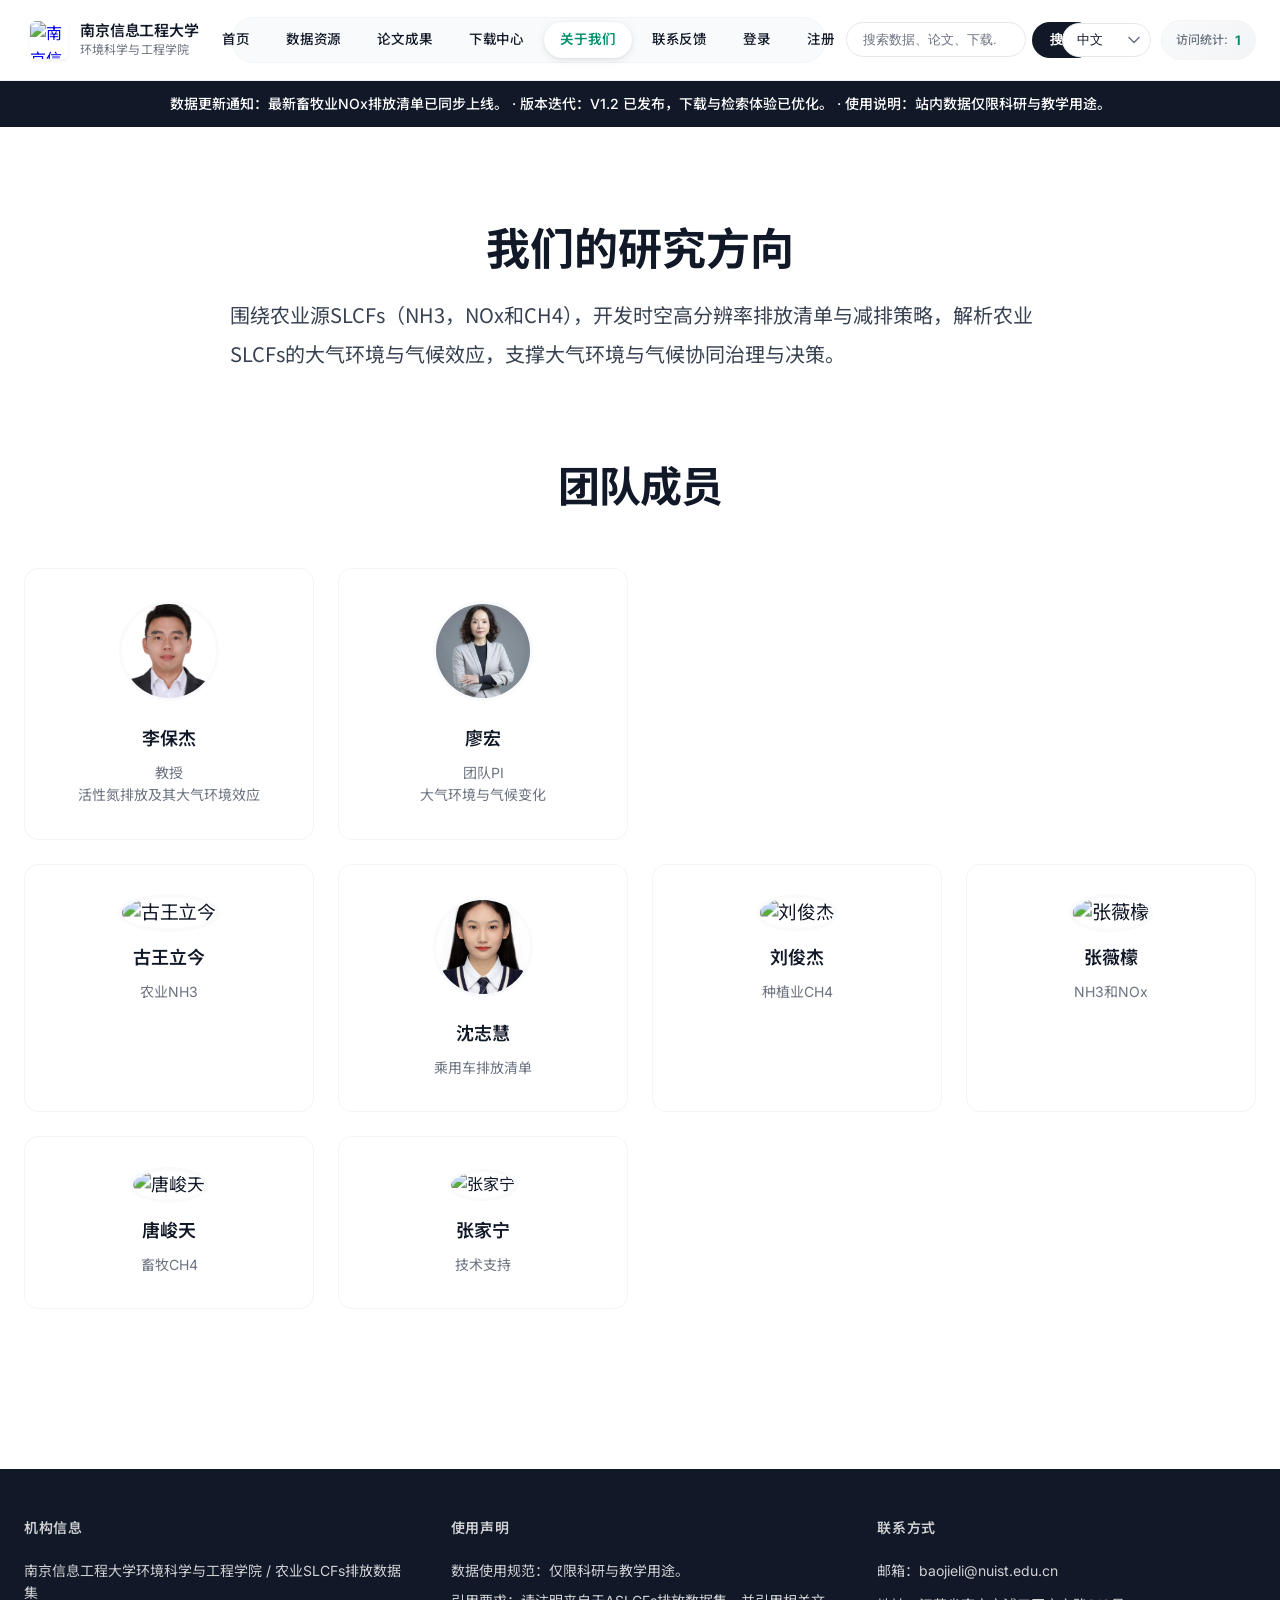
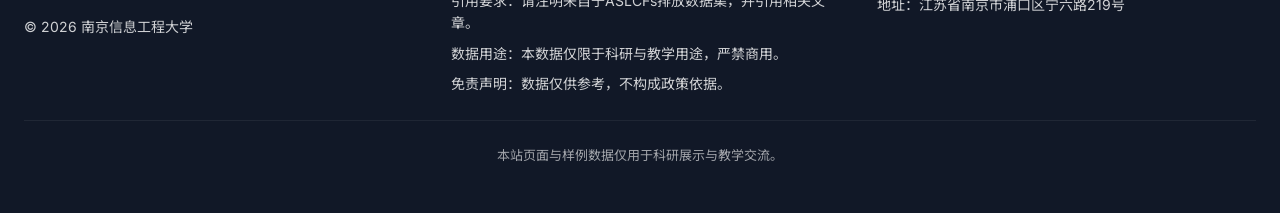
==== about.html @ 8c7c7a40 "Enlarge homepage news card" ====
﻿<!DOCTYPE html>
<html lang="zh-CN">
<head>
  <meta charset="UTF-8" />
  <meta name="viewport" content="width=device-width, initial-scale=1.0" />
  <title>关于我们 - 农业SLCFs排放数据集</title>
  <meta name="description" content="了解我们的研究方向和团队成员，围绕农业源SLCFs开发时空高分辨率排放清单与减排策略，支撑大气环境与气候协同治理。" />

  <!-- Preconnect to Google Fonts -->
  <link rel="preconnect" href="https://fonts.googleapis.com" />
  <link rel="preconnect" href="https://fonts.gstatic.com" crossorigin />
  <link rel="stylesheet" href="https://fonts.googleapis.com/css2?family=Inter:wght@300;400;500;600;700&family=Noto+Sans+SC:wght@300;400;500;600;700&display=swap" />

  <link rel="stylesheet" href="styles-modern.css?v=20260602l" />
  <script src="script.js?v=20260602l" defer></script>
</head>
<body data-page="about">
  <div class="page-shell">
    <div id="site-header-slot" class="site-shell-slot"></div>
    <div id="site-announcement-slot" class="site-shell-slot"></div>

    <main>
      <section class="content-section">
        <div class="section-header">
          <h1 id="aboutTitle">我们的研究方向</h1>
          <p id="aboutText">围绕农业源SLCFs（NH3，NOx和CH4），开发时空高分辨率排放清单与减排策略，解析农业SLCFs的大气环境与气候效应，支撑大气环境与气候协同治理与决策。</p>
        </div>
      </section>

      <section class="content-section team-section">
        <div class="section-header">
          <h2 id="teamTitle">团队成员</h2>
        </div>
        <div id="teamList" class="team-grid"></div>
      </section>
    </main>

    <div id="site-footer-slot" class="site-shell-slot"></div>
  </div>
</body>
</html>
---- styles-modern.css ----
/* Google Fonts are now loaded in HTML for better performance */

:root {
  color-scheme: light;
  font-family: "Inter", "SF Pro Display", -apple-system, BlinkMacSystemFont, "Segoe UI", "Noto Sans SC", "PingFang SC", sans-serif;

  /* 极简黑白配色 - 优化版（符合 WCAG AA 标准） */
  --bg-primary: #FFFFFF;
  --bg-secondary: #F9FAFB;
  --bg-tertiary: #F3F4F6;
  --text-primary: #111827;
  --text-secondary: #6B7280;
  --text-tertiary: #6B7280;  /* 从 #9CA3AF 改为 #6B7280，对比度 5.39:1 */
  --accent: #008F6C;  /* 从 #00D9A3 改为 #008F6C，对比度 5.5:1 */
  --accent-hover: #007A5A;  /* 从 #00BF8F 改为 #007A5A，对比度 7.0:1 */
  --accent-light: rgba(0, 143, 108, 0.08);  /* 相应调整透明度颜色 */
  --border: #E5E7EB;
  --border-light: #F3F4F6;

  /* 阴影系统 - 更柔和 */
  --shadow-sm: 0 1px 2px 0 rgba(0, 0, 0, 0.05);
  --shadow-md: 0 4px 6px -1px rgba(0, 0, 0, 0.1), 0 2px 4px -1px rgba(0, 0, 0, 0.06);
  --shadow-lg: 0 10px 15px -3px rgba(0, 0, 0, 0.1), 0 4px 6px -2px rgba(0, 0, 0, 0.05);
  --shadow-xl: 0 20px 25px -5px rgba(0, 0, 0, 0.1), 0 10px 10px -5px rgba(0, 0, 0, 0.04);

  /* 圆角 */
  --radius-sm: 6px;
  --radius-md: 10px;
  --radius-lg: 14px;
  --radius-xl: 20px;

  /* 间距 */
  --space-xs: 8px;
  --space-sm: 16px;
  --space-md: 24px;
  --space-lg: 48px;
  --space-xl: 80px;
  --space-2xl: 120px;
}

* {
  box-sizing: border-box;
  margin: 0;
  padding: 0;
}

body {
  font-family: "Inter", "Noto Sans SC", "PingFang SC", sans-serif;
  background: var(--bg-primary);
  color: var(--text-primary);
  line-height: 1.6;
  -webkit-font-smoothing: antialiased;
  -moz-osx-font-smoothing: grayscale;
}

/* 页面容器 */
.page-shell {
  min-height: 100vh;
  display: flex;
  flex-direction: column;
}

.site-shell-slot {
  display: contents;
}

/* 顶部导航 */
.site-header {
  position: sticky;
  top: 0;
  z-index: 1000;
  background: rgba(255, 255, 255, 0.95);
  backdrop-filter: blur(24px) saturate(180%);
  -webkit-backdrop-filter: blur(24px) saturate(180%);
  border-bottom: 1px solid rgba(229, 231, 235, 0.6);
  padding: 12px 0;
  transition: all 0.3s cubic-bezier(0.4, 0, 0.2, 1);
  box-shadow: 0 1px 3px 0 rgba(0, 0, 0, 0.02), 0 1px 2px 0 rgba(0, 0, 0, 0.03);
}

.site-header .container {
  max-width: 1400px;
  margin: 0 auto;
  padding: 0 24px;
  display: flex;
  align-items: center;
  justify-content: space-between;
  gap: 20px;
  min-height: 56px;
}

/* Logo品牌区 */
.brand {
  display: flex;
  align-items: center;
  gap: 12px;
  text-decoration: none;
  flex-shrink: 0;
  min-width: 0;
  padding: 6px 12px 6px 6px;
  border-radius: var(--radius-md);
  transition: all 0.3s cubic-bezier(0.4, 0, 0.2, 1);
}

.brand:hover {
  background: var(--bg-secondary);
}

.brand-logo {
  width: 38px;
  height: 38px;
  object-fit: contain;
  border-radius: var(--radius-sm);
  transition: all 0.3s cubic-bezier(0.4, 0, 0.2, 1);
  box-shadow: 0 2px 4px rgba(0, 0, 0, 0.06);
}

.brand:hover .brand-logo {
  transform: scale(1.08) rotate(2deg);
  box-shadow: 0 4px 8px rgba(0, 0, 0, 0.1);
}

.brand-copy {
  display: flex;
  flex-direction: column;
  gap: 3px;
}

.brand-name {
  font-size: 15px;
  font-weight: 600;
  color: var(--text-primary);
  letter-spacing: -0.01em;
  transition: color 0.2s ease;
  line-height: 1.2;
  white-space: nowrap;
}

.brand:hover .brand-name {
  color: var(--accent);
}

.brand-subtitle {
  font-size: 12px;
  color: var(--text-secondary);
  font-weight: 400;
  line-height: 1.2;
  white-space: nowrap;
  letter-spacing: 0.01em;
}

/* 导航菜单 */
.site-nav {
  display: flex;
  gap: 4px;
  align-items: center;
  justify-content: center;
  flex: 1 1 auto;
  min-width: 0;
  flex-wrap: nowrap;
  padding: 4px;
  background: var(--bg-secondary);
  border-radius: 999px;
  border: 1px solid var(--border-light);
}

.site-nav a {
  padding: 9px 16px;
  font-size: 13.5px;
  font-weight: 500;
  color: var(--text-primary);
  text-decoration: none;
  border-radius: 999px;
  transition: all 0.25s cubic-bezier(0.4, 0, 0.2, 1);
  position: relative;
  white-space: nowrap;
  line-height: 1.3;
  letter-spacing: -0.01em;
}

.site-nav a:hover {
  background: rgba(255, 255, 255, 0.8);
  color: var(--accent);
  transform: translateY(-1px);
  box-shadow: 0 2px 8px rgba(0, 0, 0, 0.06);
}

.site-nav a.active {
  background: white;
  color: var(--accent);
  font-weight: 600;
  box-shadow: 0 2px 8px rgba(0, 0, 0, 0.08), 0 1px 3px rgba(0, 0, 0, 0.06);
}

.site-nav a.active::after {
  display: none;
}

/* 右侧操作区 */
.site-actions {
  display: flex;
  align-items: center;
  gap: 10px;
  flex: 0 1 auto;
  min-width: 0;
}

.search-form {
  display: flex;
  gap: 6px;
  min-width: 0;
  align-items: center;
}

.search-form input {
  width: 180px;
  padding: 9px 16px;
  font-size: 13px;
  border: 1px solid var(--border);
  border-radius: 999px;
  background: var(--bg-primary);
  color: var(--text-primary);
  transition: all 0.3s cubic-bezier(0.4, 0, 0.2, 1);
  font-weight: 400;
}

.search-form input::placeholder {
  color: var(--text-tertiary);
}

.search-form input:focus {
  outline: none;
  border-color: var(--accent);
  box-shadow: 0 0 0 4px var(--accent-light), 0 2px 8px rgba(0, 0, 0, 0.06);
  width: 220px;
}

.search-form button {
  padding: 9px 18px;
  font-size: 13px;
  font-weight: 600;
  background: var(--text-primary);
  color: white;
  border: none;
  border-radius: 999px;
  cursor: pointer;
  transition: all 0.25s cubic-bezier(0.4, 0, 0.2, 1);
  white-space: nowrap;
  letter-spacing: -0.01em;
}

.search-form button:hover {
  background: var(--text-secondary);
  transform: translateY(-2px);
  box-shadow: 0 4px 12px rgba(0, 0, 0, 0.15);
}

.search-form button:active {
  transform: translateY(0);
  box-shadow: 0 2px 6px rgba(0, 0, 0, 0.1);
}

.language-select {
  padding: 9px 32px 9px 14px;
  font-size: 12.5px;
  border: 1px solid var(--border);
  border-radius: 999px;
  background: var(--bg-primary);
  color: var(--text-primary);
  cursor: pointer;
  transition: all 0.2s ease;
  font-weight: 500;
  appearance: none;
  background-image: url("data:image/svg+xml,%3Csvg width='12' height='8' viewBox='0 0 12 8' fill='none' xmlns='http://www.w3.org/2000/svg'%3E%3Cpath d='M1 1.5L6 6.5L11 1.5' stroke='%236B7280' stroke-width='1.5' stroke-linecap='round' stroke-linejoin='round'/%3E%3C/svg%3E");
  background-repeat: no-repeat;
  background-position: right 10px center;
}

.language-select:hover {
  border-color: var(--text-secondary);
  background-color: var(--bg-secondary);
  box-shadow: 0 2px 6px rgba(0, 0, 0, 0.05);
}

.language-select:focus {
  outline: none;
  border-color: var(--accent);
  box-shadow: 0 0 0 4px var(--accent-light);
}

.visit-stats {
  display: flex;
  align-items: center;
  gap: 7px;
  padding: 9px 14px;
  background: linear-gradient(135deg, var(--bg-secondary) 0%, var(--bg-tertiary) 100%);
  border-radius: 999px;
  font-size: 12px;
  white-space: nowrap;
  border: 1px solid var(--border-light);
  transition: all 0.3s cubic-bezier(0.4, 0, 0.2, 1);
}

.visit-stats:hover {
  background: linear-gradient(135deg, var(--bg-tertiary) 0%, var(--border-light) 100%);
  border-color: var(--border);
  transform: translateY(-1px);
  box-shadow: 0 2px 8px rgba(0, 0, 0, 0.06);
}

.visit-stats span {
  color: var(--text-secondary);
  font-weight: 500;
}

.visit-stats strong {
  color: var(--accent);
  font-weight: 700;
  font-size: 13px;
}

.admin-only {
  display: none;
}

/* 公告栏 */
.announcement-bar {
  background: var(--text-primary);
  color: white;
  padding: 12px 0;
  overflow: hidden;
}

.ticker {
  max-width: 1280px;
  margin: 0 auto;
  padding: 0 var(--space-md);
  text-align: center;
  font-size: 14px;
  font-weight: 500;
}

/* Hero区域 */
.hero-section {
  position: relative;
  padding: var(--space-xl) var(--space-md);
  background: #dfe8e2;
  overflow: hidden;
}

.hero-section::before {
  content: "";
  position: absolute;
  inset: 0;
  background:
    linear-gradient(90deg, rgba(255, 255, 255, 0.96) 0%, rgba(255, 255, 255, 0.88) 38%, rgba(255, 255, 255, 0.62) 68%, rgba(255, 255, 255, 0.34) 100%);
  z-index: 1;
}

.hero-backgrounds {
  position: absolute;
  inset: 0;
  overflow: hidden;
}

.hero-bg {
  position: absolute;
  inset: -4%;
  background-position: center;
  background-repeat: no-repeat;
  background-size: cover;
  opacity: 0;
  transform: scale(1.06);
  animation: heroBackgroundCycle 18s ease-in-out infinite;
}

.bg-traffic {
  background-image:
    linear-gradient(135deg, rgba(18, 36, 48, 0.28), rgba(13, 24, 30, 0.14)),
    url("交通.jpg");
  animation-delay: 0s;
}

.bg-agriculture {
  background-image:
    linear-gradient(135deg, rgba(22, 44, 24, 0.22), rgba(12, 20, 12, 0.1)),
    url("农业.jpg");
  animation-delay: 6s;
}

.bg-industrial {
  background-image:
    linear-gradient(135deg, rgba(40, 28, 20, 0.24), rgba(20, 16, 12, 0.12)),
    url("工业.jpg");
  animation-delay: 12s;
}

.hero-section .container {
  max-width: 1280px;
  margin: 0 auto;
  display: grid;
  grid-template-columns: 1fr 1fr;
  gap: var(--space-lg);
  align-items: center;
  position: relative;
  z-index: 2;
}

.hero-copy {
  max-width: 720px;
  padding: 28px;
  border-radius: var(--radius-xl);
  background: rgba(255, 255, 255, 0.5);
  backdrop-filter: blur(10px);
  -webkit-backdrop-filter: blur(10px);
  border: 1px solid rgba(255, 255, 255, 0.55);
  box-shadow: var(--shadow-lg);
}

.hero-subtitle {
  font-size: 14px;
  font-weight: 600;
  color: var(--accent);
  text-transform: uppercase;
  letter-spacing: 0.1em;
  margin-bottom: 16px;
}

.hero-copy h1 {
  font-size: 52px;
  font-weight: 700;
  line-height: 1.1;
  letter-spacing: 0;
  color: var(--text-primary);
  margin-bottom: 24px;
  white-space: nowrap;
}

.hero-text {
  font-size: 18px;
  line-height: 1.72;
  color: var(--text-secondary);
  margin-bottom: 32px;
}

.hero-buttons {
  display: flex;
  gap: 16px;
}

.button {
  padding: 14px 32px;
  font-size: 15px;
  font-weight: 600;
  text-decoration: none;
  border-radius: var(--radius-md);
  transition: all 0.25s cubic-bezier(0.4, 0, 0.2, 1);
  display: inline-block;
  cursor: pointer;
}

.button.primary {
  background: var(--text-primary);
  color: white;
  border: none;
}

.button.primary:hover {
  background: var(--text-secondary);
  transform: translateY(-2px);
  box-shadow: var(--shadow-lg);
}

.button.primary:active {
  transform: translateY(0);
  box-shadow: var(--shadow-md);
}

.button.secondary {
  background: var(--bg-secondary);
  color: var(--text-primary);
  border: 1px solid var(--border);
}

.button.secondary:hover {
  background: var(--bg-tertiary);
  border-color: var(--text-primary);
  transform: translateY(-1px);
  box-shadow: var(--shadow-sm);
}

/* Hero视觉区 */
.hero-visual {
  position: relative;
  height: 400px;
}

.floating-card {
  position: absolute;
  top: 50%;
  left: 50%;
  transform: translate(-50%, -50%);
  background: white;
  padding: 32px;
  border-radius: var(--radius-xl);
  box-shadow: var(--shadow-xl);
  max-width: 400px;
  border: 1px solid var(--border-light);
  animation: float 6s ease-in-out infinite;
}

.home-news-card {
  display: grid;
  position: absolute;
  grid-template-columns: 350px minmax(0, 1fr);
  grid-template-rows: auto;
  gap: 22px;
  width: min(700px, 92vw);
  max-width: 700px;
  min-height: 210px;
  padding: 22px 24px;
  overflow: visible;
}

.home-news-media {
  position: relative;
  min-height: auto;
  aspect-ratio: 2.12 / 1;
  align-self: center;
  overflow: hidden;
  border-radius: 8px;
  background: #fff;
  box-shadow: inset 0 0 0 1px rgba(15, 23, 42, 0.08);
}

.home-news-image {
  position: absolute;
  inset: 0;
  width: 100%;
  height: 100%;
  object-fit: contain;
  opacity: 0;
  transform: scale(0.965);
  transition: opacity 0.6s ease, transform 0.8s ease;
}

.home-news-image.is-active {
  opacity: 1;
  transform: scale(1);
}

.home-news-content {
  display: grid;
  align-items: flex-start;
  align-content: center;
  gap: 12px;
  min-width: 0;
}

.home-news-copy {
  min-width: 0;
}

.home-news-content .card-kicker {
  width: fit-content;
  margin-bottom: 8px;
  padding: 5px 10px;
  font-size: 11px;
}

.home-news-content .card-title {
  margin-bottom: 8px;
  font-size: 18px;
  line-height: 1.35;
}

.home-news-content #newsText {
  margin-bottom: 0;
  font-size: 14px;
  line-height: 1.65;
}

.home-news-link {
  align-self: center;
  min-width: auto;
  justify-content: center;
  white-space: nowrap;
  padding: 9px 15px;
  font-size: 13.5px;
  color: var(--accent);
  background: rgba(0, 217, 163, 0.09);
  border: 1px solid rgba(0, 153, 115, 0.18);
  box-shadow: none;
}

.home-news-actions {
  display: flex;
  align-items: center;
  justify-content: space-between;
  gap: 12px;
  width: 100%;
}

.home-news-controls {
  position: static;
  transform: none;
  display: flex;
  align-items: center;
  justify-content: flex-end;
  gap: 8px;
  padding: 0;
  border-radius: 0;
  background: transparent;
  box-shadow: none;
  backdrop-filter: none;
}

.home-news-arrow,
.home-news-dot {
  border: 0;
  cursor: pointer;
}

.home-news-arrow {
  width: 24px;
  height: 24px;
  border-radius: 50%;
  background: rgba(248, 250, 252, 0.84);
  color: var(--text-primary);
  font-size: 18px;
  line-height: 1;
}

.home-news-arrow:hover {
  background: var(--accent-light);
  color: var(--accent);
}

.home-news-dots {
  display: flex;
  gap: 7px;
}

.home-news-dot {
  width: 7px;
  height: 7px;
  border-radius: 50%;
  background: var(--text-tertiary);
  padding: 0;
}

.home-news-dot.is-active {
  width: 20px;
  border-radius: 999px;
  background: var(--accent);
}

.floating-card.home-news-card {
  width: min(700px, 92vw);
  max-width: 700px;
  padding: 22px 24px;
}

@keyframes float {
  0%, 100% {
    transform: translate(-50%, -50%);
  }
  50% {
    transform: translate(-50%, -54%);
  }
}

@keyframes heroBackgroundCycle {
  0% {
    opacity: 0;
    transform: scale(1.08);
  }
  8% {
    opacity: 1;
  }
  28% {
    opacity: 1;
    transform: scale(1.02);
  }
  38% {
    opacity: 0;
    transform: scale(1);
  }
  100% {
    opacity: 0;
    transform: scale(1);
  }
}

/* Override the hero image URLs with ASCII-safe encoded filenames. */
.bg-traffic {
  background-image:
    linear-gradient(135deg, rgba(18, 36, 48, 0.28), rgba(13, 24, 30, 0.14)),
    url("%E4%BA%A4%E9%80%9A.jpg");
}

.bg-agriculture {
  background-image:
    linear-gradient(135deg, rgba(22, 44, 24, 0.22), rgba(12, 20, 12, 0.1)),
    url("%E5%86%9C%E4%B8%9A.jpg");
}

.bg-industrial {
  background-image:
    linear-gradient(135deg, rgba(40, 28, 20, 0.24), rgba(20, 16, 12, 0.12)),
    url("%E5%B7%A5%E4%B8%9A.jpg");
}

@media (prefers-reduced-motion: reduce) {
  .hero-bg {
    animation: none;
    transform: none;
  }

  .bg-traffic {
    opacity: 1;
  }
}

.hero-section {
  isolation: isolate;
}

.hero-section::after {
  content: "";
  position: absolute;
  right: -140px;
  top: 30px;
  width: 420px;
  height: 420px;
  border-radius: 50%;
  background: radial-gradient(circle, rgba(255, 255, 255, 0.44), rgba(255, 255, 255, 0));
  z-index: 1;
  pointer-events: none;
}

.hero-bg {
  will-change: opacity, transform;
}

.hero-copy {
  padding: 32px;
  background: linear-gradient(180deg, rgba(255, 255, 255, 0.72), rgba(255, 255, 255, 0.56));
  backdrop-filter: blur(14px);
  -webkit-backdrop-filter: blur(14px);
  border: 1px solid rgba(255, 255, 255, 0.72);
  box-shadow: 0 24px 60px rgba(17, 24, 39, 0.12);
}

.hero-subtitle {
  display: inline-flex;
  align-items: center;
  gap: 10px;
  padding: 8px 14px;
  font-size: 12px;
  letter-spacing: 0.16em;
  margin-bottom: 18px;
  border-radius: 999px;
  background: rgba(255, 255, 255, 0.68);
  border: 1px solid rgba(0, 217, 163, 0.18);
}

.hero-subtitle::before {
  content: "";
  width: 8px;
  height: 8px;
  border-radius: 50%;
  background: var(--accent);
  box-shadow: 0 0 0 6px rgba(0, 217, 163, 0.12);
}

.hero-text {
  line-height: 1.75;
  color: #425466;
  max-width: 48ch;
}

.hero-buttons {
  margin-bottom: 26px;
  flex-wrap: wrap;
}

.button.primary {
  background: linear-gradient(135deg, #101828, #1f2937);
  box-shadow: 0 18px 34px rgba(17, 24, 39, 0.2);
}

.button.primary:hover {
  background: linear-gradient(135deg, #0f172a, #111827);
}

.button.secondary {
  background: rgba(255, 255, 255, 0.72);
  border: 1px solid rgba(17, 24, 39, 0.1);
}

.button.secondary:hover {
  background: rgba(255, 255, 255, 0.94);
  border-color: rgba(17, 24, 39, 0.18);
}

.hero-metrics {
  display: flex;
  gap: 14px;
  flex-wrap: wrap;
}

.hero-metric {
  min-width: 140px;
  padding: 14px 16px;
  border-radius: 18px;
  background: rgba(255, 255, 255, 0.58);
  border: 1px solid rgba(255, 255, 255, 0.8);
  box-shadow: 0 12px 26px rgba(148, 163, 184, 0.12);
}

.hero-metric strong {
  display: block;
  font-size: 1.1rem;
  color: var(--text-primary);
  letter-spacing: -0.02em;
}

.hero-metric span {
  display: block;
  margin-top: 6px;
  font-size: 0.82rem;
  color: #5b6777;
}

.floating-card {
  width: min(100%, 410px);
  padding: 30px;
  border-radius: 28px;
  background: linear-gradient(180deg, rgba(255, 255, 255, 0.84), rgba(255, 255, 255, 0.72));
  border: 1px solid rgba(255, 255, 255, 0.82);
  box-shadow: 0 28px 70px rgba(15, 23, 42, 0.18);
  backdrop-filter: blur(14px);
  -webkit-backdrop-filter: blur(14px);
}

.card-kicker {
  display: inline-flex;
  align-items: center;
  padding: 6px 10px;
  margin-bottom: 14px;
  border-radius: 999px;
  background: rgba(17, 24, 39, 0.06);
  color: #4b5563;
  font-size: 11px;
  font-weight: 700;
  letter-spacing: 0.14em;
  text-transform: uppercase;
}

.card-title {
  font-weight: 700;
}

.floating-card p:last-child {
  color: #475569;
  line-height: 1.72;
}

.sector-tags {
  margin-top: 18px;
}

.sector-tag {
  padding: 8px 14px;
  font-weight: 600;
  background: rgba(255, 255, 255, 0.7);
  color: #475569;
  border-radius: 999px;
  border: 1px solid rgba(148, 163, 184, 0.22);
}

.sector-tag.active {
  box-shadow: 0 14px 24px rgba(0, 217, 163, 0.22);
}

@media (max-width: 1024px) {
  .inventory-list-section {
    grid-template-columns: 1fr;
    gap: 18px;
  }

  .inventory-sidebar {
    display: grid;
    grid-template-columns: repeat(2, minmax(0, 1fr));
    gap: 16px;
  }

  .inventory-sidebar-block + .inventory-sidebar-block {
    margin-top: 0;
    padding-top: 0;
    border-top: 0;
  }

  .inventory-table-head {
    grid-template-columns: 1fr;
  }

  .inventory-table-tools {
    grid-template-columns: repeat(3, minmax(0, 1fr));
  }

  .hero-section::before {
    background: linear-gradient(180deg, rgba(255, 255, 255, 0.94) 0%, rgba(255, 255, 255, 0.84) 46%, rgba(255, 255, 255, 0.7) 100%);
  }

  .hero-copy {
    max-width: 100%;
  }
}

@media (max-width: 1200px) {
  .site-header .container {
    gap: 8px;
  }

  .brand-subtitle {
    display: none;
  }

  .site-nav a {
    padding: 7px 8px;
    font-size: 12.5px;
  }

  .search-form input {
    width: 128px;
  }

  .search-form input:focus {
    width: 148px;
  }

  .visit-stats #statLabel {
    display: none;
  }
}

@media (max-width: 900px) {
  .site-header .container {
    flex-wrap: wrap;
    justify-content: center;
    row-gap: 8px;
  }

  .brand {
    order: 1;
  }

  .site-actions {
    order: 2;
  }

  .site-nav {
    order: 3;
    width: 100%;
    flex-wrap: nowrap;
    overflow-x: auto;
    justify-content: flex-start;
    padding-bottom: 2px;
    scrollbar-width: none;
  }

  .site-nav::-webkit-scrollbar {
    display: none;
  }
}

@media (max-width: 768px) {
  .inventory-list-section {
    padding-top: 16px;
  }

  .inventory-sidebar {
    grid-template-columns: 1fr;
  }

  .inventory-table-tools {
    grid-template-columns: 1fr;
  }

  .inventory-table-footer {
    align-items: flex-start;
    flex-direction: column;
    padding: 16px;
  }

  .hero-copy {
    padding: 22px;
  }

  .hero-metrics {
    gap: 10px;
  }

  .hero-metric {
    flex: 1 1 100%;
  }
}

.card-title {
  font-size: 18px;
  font-weight: 600;
  color: var(--text-primary);
  margin-bottom: 12px;
}

.floating-card p:last-child {
  font-size: 15px;
  color: var(--text-secondary);
  line-height: 1.6;
}

/* 行业标签 */
.sector-tags {
  display: flex;
  gap: 8px;
  margin-top: 16px;
  flex-wrap: wrap;
}

.sector-tag {
  padding: 6px 14px;
  font-size: 13px;
  font-weight: 500;
  background: var(--bg-secondary);
  color: var(--text-secondary);
  border-radius: 20px;
  border: 1px solid var(--border-light);
  cursor: pointer;
  transition: all 0.3s cubic-bezier(0.4, 0, 0.2, 1);
  user-select: none;
}

.sector-tag:hover {
  background: var(--accent-light);
  color: var(--accent);
  border-color: var(--accent);
  transform: translateY(-2px);
  box-shadow: var(--shadow-sm);
}

.sector-tag.active {
  background: var(--accent);
  color: white;
  border-color: var(--accent);
  box-shadow: var(--shadow-md);
}

.sector-tag[data-sector="emission"]:hover,
.sector-tag[data-sector="emission"].active {
  background: #3B82F6;
  border-color: #3B82F6;
  color: white;
}

/* 内容区域 */
main {
  flex: 1;
  padding: var(--space-xl) var(--space-md);
  max-width: 1280px;
  margin: 0 auto;
  width: 100%;
}

.content-section {
  margin-bottom: var(--space-xl);
}

.section-header {
  text-align: center;
  margin-bottom: var(--space-lg);
}

.section-header h1,
.section-header h2 {
  font-size: 42px;
  font-weight: 700;
  letter-spacing: -0.02em;
  color: var(--text-primary);
  margin-bottom: 16px;
}

.section-header p {
  font-size: 18px;
  color: var(--text-secondary);
  max-width: 700px;
  margin: 0 auto;
}

body[data-page="about"] .content-section:first-of-type {
  margin-bottom: 72px;
}

body[data-page="about"] .content-section:first-of-type .section-header {
  max-width: 900px;
  margin: 0 auto;
  padding: 14px 0 8px;
}

body[data-page="about"] .content-section:first-of-type .section-header h1 {
  font-family: "Noto Sans SC", "PingFang SC", "Inter", sans-serif;
  font-size: 44px;
  font-weight: 700;
  line-height: 1.18;
  letter-spacing: 0;
  margin-bottom: 22px;
}

body[data-page="about"] .content-section:first-of-type .section-header p {
  max-width: 820px;
  font-family: "Noto Sans SC", "PingFang SC", "Inter", sans-serif;
  font-size: 20px;
  font-weight: 400;
  line-height: 1.95;
  color: #374151;
  text-align: left;
  text-wrap: pretty;
}

/* 特性网格 */
.feature-grid {
  display: grid;
  grid-template-columns: repeat(auto-fit, minmax(300px, 1fr));
  gap: 24px;
}

.feature-card {
  padding: 32px;
  background: var(--bg-secondary);
  border-radius: var(--radius-lg);
  border: 1px solid var(--border-light);
  transition: all 0.3s cubic-bezier(0.4, 0, 0.2, 1);
}

.feature-card:hover {
  transform: translateY(-6px);
  box-shadow: var(--shadow-lg);
  border-color: var(--border);
  background: white;
}

.feature-card h3 {
  font-size: 20px;
  font-weight: 600;
  color: var(--text-primary);
  margin-bottom: 12px;
}

.feature-card p {
  font-size: 15px;
  color: var(--text-secondary);
  line-height: 1.6;
}

/* 团队网格 */
.team-grid {
  display: grid;
  grid-template-columns: repeat(auto-fill, minmax(250px, 1fr));
  gap: 24px;
}

.team-grid .team-card:nth-child(3) {
  grid-column-start: 1;
}

.team-card {
  text-align: center;
  padding: 32px;
  background: white;
  border: 1px solid var(--border-light);
  border-radius: var(--radius-lg);
  transition: all 0.3s cubic-bezier(0.4, 0, 0.2, 1);
}

.team-card:hover {
  box-shadow: var(--shadow-lg);
  transform: translateY(-6px);
  border-color: var(--accent-light);
}

.team-card-placeholder {
  background: #f8fafc;
  border-style: dashed;
  box-shadow: none;
}

.team-card-placeholder:hover {
  box-shadow: none;
  transform: none;
  border-color: var(--border-light);
}

.team-card-photo-placeholder {
  width: 100px;
  height: 100px;
  border-radius: 50%;
  margin: 0 auto 16px;
  background: linear-gradient(135deg, #eef2f7 0%, #f8fafc 100%);
  border: 3px dashed #d7dce3;
}

.team-card img {
  width: 100px;
  height: 100px;
  border-radius: 50%;
  object-fit: cover;
  margin-bottom: 16px;
  border: 3px solid var(--bg-secondary);
}

.team-card img.team-photo-guwangjinli {
  object-position: 50% 19%;
  transform: scale(1.18);
}

.team-card img.team-photo-zhangweimeng {
  object-position: 50% 21%;
  transform: scale(1.2);
}

.team-card img.team-photo-tangjuntian {
  object-position: 50% 18%;
  transform: scale(1.12);
}

.team-card img.team-photo-yangjunjie {
  object-position: 50% 24%;
  transform: scale(1.16);
}

.team-card img.team-photo-liaohong {
  object-position: 50% 16%;
}

.team-card h3 {
  font-size: 18px;
  font-weight: 600;
  color: var(--text-primary);
  margin-bottom: 8px;
}

.team-card p {
  font-size: 14px;
  color: var(--text-secondary);
}

/* 页脚 */
.site-footer {
  background: var(--text-primary);
  color: white;
  padding: var(--space-lg) var(--space-md);
  margin-top: auto;
}

.footer-grid {
  max-width: 1280px;
  margin: 0 auto;
  display: grid;
  grid-template-columns: repeat(auto-fit, minmax(250px, 1fr));
  gap: var(--space-lg);
  margin-bottom: var(--space-md);
}

.footer-column {
  display: flex;
  flex-direction: column;
  gap: 12px;
}

.footer-title {
  font-size: 14px;
  font-weight: 600;
  text-transform: uppercase;
  letter-spacing: 0.05em;
  margin-bottom: 8px;
  opacity: 0.6;
}

.footer-column p,
.footer-column li {
  font-size: 14px;
  line-height: 1.6;
  opacity: 0.8;
}

.legal-list {
  list-style: none;
  display: flex;
  flex-direction: column;
  gap: 8px;
}

.footer-note {
  text-align: center;
  font-size: 13px;
  opacity: 0.6;
  padding-top: var(--space-md);
  border-top: 1px solid rgba(255, 255, 255, 0.1);
  max-width: 1280px;
  margin: 0 auto;
}

/* 筛选栏 */
.filter-bar {
  display: flex;
  gap: 12px;
  margin-bottom: var(--space-lg);
  flex-wrap: wrap;
}

.filter-select {
  padding: 10px 16px;
  font-size: 14px;
  border: 1px solid var(--border);
  border-radius: var(--radius-sm);
  background: var(--bg-primary);
  color: var(--text-primary);
  cursor: pointer;
  min-width: 150px;
  transition: all 0.2s ease;
}

.filter-select:hover {
  border-color: var(--text-secondary);
}

.filter-select:focus {
  outline: none;
  border-color: var(--accent);
  box-shadow: 0 0 0 3px var(--accent-light);
}

/* 数据网格 */
.data-grid {
  display: grid;
  grid-template-columns: repeat(auto-fill, minmax(320px, 1fr));
  gap: 24px;
}

.data-card {
  padding: 24px;
  background: white;
  border: 1px solid var(--border-light);
  border-radius: var(--radius-lg);
  transition: all 0.3s cubic-bezier(0.4, 0, 0.2, 1);
}

.data-card:hover {
  box-shadow: var(--shadow-lg);
  transform: translateY(-6px);
  border-color: var(--border);
}

.data-card h3 {
  font-size: 18px;
  font-weight: 600;
  color: var(--text-primary);
  margin-bottom: 12px;
}

.data-card p {
  font-size: 14px;
  color: var(--text-secondary);
  line-height: 1.6;
  margin-bottom: 16px;
}

.data-card .meta {
  display: flex;
  gap: 16px;
  font-size: 13px;
  color: var(--text-tertiary);
  margin-bottom: 16px;
}

.data-card .button {
  width: 100%;
  text-align: center;
  padding: 10px 20px;
  font-size: 14px;
}

.inventory-list-section {
  display: grid;
  grid-template-columns: 168px minmax(0, 1fr);
  gap: 30px;
  align-items: start;
  width: min(1140px, 100%);
  margin: 0 auto;
  padding: 30px 0 64px;
}

.inventory-sidebar {
  background: #ffffff;
  border: 1px solid rgba(17, 24, 39, 0.08);
  box-shadow: 0 4px 12px rgba(17, 24, 39, 0.08);
  padding: 14px 16px 16px;
}

.inventory-sidebar-block + .inventory-sidebar-block {
  margin-top: 16px;
  padding-top: 14px;
  border-top: 1px solid rgba(17, 24, 39, 0.1);
}

.inventory-sidebar-title {
  width: 100%;
  display: flex;
  align-items: center;
  justify-content: space-between;
  border: 0;
  background: transparent;
  color: #111827;
  font: inherit;
  font-size: 15px;
  font-weight: 700;
  cursor: pointer;
  padding: 0 0 10px;
}

.inventory-menu {
  display: grid;
  gap: 4px;
  max-height: calc(100vh - 190px);
  overflow-y: auto;
  padding-right: 4px;
}

.inventory-menu a {
  position: relative;
  display: flex;
  align-items: center;
  justify-content: flex-start;
  min-height: 30px;
  color: #4b5563;
  text-decoration: none;
  font-size: 14px;
  line-height: 1.4;
  padding: 4px 10px;
  border-radius: 6px;
  transition: background-color 0.18s ease, color 0.18s ease;
}

.inventory-menu a:hover,
.inventory-menu a.active {
  color: #2f65c8;
  font-weight: 700;
  background: rgba(47, 101, 200, 0.08);
}

.inventory-menu-group {
  color: #111827;
  margin-top: 4px;
  font-weight: 700;
  justify-content: space-between !important;
  padding: 4px 2px 4px 0 !important;
}

.inventory-menu-caret {
  display: inline-flex;
  align-items: center;
  justify-content: center;
  width: 16px;
  height: 16px;
  margin-left: 6px;
  color: #94a3b8;
  font-size: 12px;
  line-height: 1;
  transform: translateY(-1px);
}

.inventory-menu-child {
  font-size: 13px !important;
}

.inventory-menu-child::before {
  content: "";
  position: absolute;
  left: 0;
  top: 50%;
  width: 6px;
  height: 6px;
  border-radius: 999px;
  background: #c7d2e4;
  transform: translateY(-50%);
}

.inventory-menu-parent::after {
  content: "▸";
  position: absolute;
  right: 8px;
  left: auto;
  top: 50%;
  bottom: auto;
  width: auto;
  color: #94a3b8;
  background: transparent;
  font-size: 11px;
  line-height: 1;
  transform: translateY(-50%);
  transition: transform 0.18s ease;
}

.inventory-menu-parent.is-expanded::after {
  transform: translateY(-50%) rotate(90deg);
}

.inventory-menu a.is-collapsed {
  display: none;
}

.inventory-menu a.has-active-descendant {
  color: #2f65c8 !important;
  background: rgba(47, 101, 200, 0.045);
}

.inventory-menu-level-1 {
  padding-left: 14px !important;
  font-size: 14px !important;
  font-weight: 700;
  color: #111827 !important;
}

.inventory-menu-level-1::before {
  left: 0;
  width: 7px;
  height: 7px;
  background: #356ac3;
}

.inventory-menu-level-2 {
  padding-left: 30px !important;
  font-weight: 700;
  color: #1f2937 !important;
}

.inventory-menu-level-2::before {
  left: 14px;
}

.inventory-menu-level-3 {
  padding-left: 46px !important;
  font-weight: 600;
  color: #374151 !important;
}

.inventory-menu-level-3::before {
  left: 28px;
}

.inventory-menu-level-4 {
  padding-left: 62px !important;
  font-weight: 600;
  color: #4b5563 !important;
}

.inventory-menu-level-4::before {
  left: 42px;
}

.inventory-menu-level-5 {
  padding-left: 78px !important;
  color: #6b7280 !important;
}

.inventory-menu-level-5::before {
  left: 56px;
}

#inventoryMenuLivestock,
#inventoryMenuNoxLivestock {
  white-space: nowrap;
}

.inventory-menu-leaf::after {
  display: none;
}

.inventory-menu-placeholder {
  display: block;
  padding: 0 0 4px 14px;
  color: #9ca3af;
  font-size: 12px;
  line-height: 1.5;
}

.inventory-menu-disabled {
  color: #9ca3af !important;
  cursor: default;
  pointer-events: none;
}

.inventory-main-panel {
  min-width: 0;
}

.inventory-table-head {
  display: grid;
  grid-template-columns: minmax(180px, 1fr) minmax(0, 2fr);
  gap: 20px;
  align-items: end;
  margin-bottom: 12px;
}

.inventory-table-head h1 {
  color: #356ac3;
  font-size: 24px;
  line-height: 1.2;
  letter-spacing: 0;
  margin: 0;
}

.inventory-table-head p {
  margin: 8px 0 0;
  color: #6b7280;
  font-size: 13px;
  line-height: 1.6;
}

.inventory-table-tools {
  display: grid;
  grid-template-columns: repeat(4, minmax(90px, 1fr));
  gap: 8px;
}

.inventory-table-tools label {
  display: grid;
  gap: 4px;
  min-width: 0;
}

.inventory-table-tools span {
  color: #4b5563;
  font-size: 12px;
  font-weight: 600;
}

.inventory-table-tools select,
.inventory-table-tools input {
  width: 100%;
  border: 1px solid #d7dce3;
  border-radius: 4px;
  background: #ffffff;
  color: #111827;
  font-size: 12px;
  padding: 7px 8px;
  min-height: 32px;
}

.inventory-table-card {
  overflow-x: auto;
  background: #ffffff;
  border: 1px solid rgba(17, 24, 39, 0.06);
  box-shadow: 0 3px 10px rgba(17, 24, 39, 0.1);
}

.inventory-table {
  width: 100%;
  min-width: 910px;
  border-collapse: collapse;
  color: #111827;
  font-size: 13px;
  line-height: 1.35;
}

.inventory-table th,
.inventory-table td {
  padding: 12px 10px;
  border-bottom: 1px solid #d7dce3;
  text-align: center;
  vertical-align: middle;
}

.inventory-table th {
  color: #111827;
  font-weight: 700;
  background: #ffffff;
}

.inventory-scenario-cell {
  max-width: 240px;
  text-align: left;
  word-break: break-word;
}

.inventory-row-actions {
  display: grid;
  gap: 6px;
  min-width: 98px;
}

.inventory-table-btn {
  display: inline-flex;
  justify-content: center;
  align-items: center;
  min-height: 28px;
  padding: 5px 9px;
  border: 1px solid #d1d5db;
  border-radius: 4px;
  background: #ffffff;
  color: #111827;
  text-decoration: none;
  font: inherit;
  font-size: 12px;
  cursor: pointer;
}

.inventory-table-btn:hover {
  border-color: #356ac3;
  color: #356ac3;
}

.inventory-empty-cell {
  padding: 42px 16px;
  color: #6b7280;
  text-align: center;
}

.inventory-table-footer {
  display: flex;
  justify-content: space-between;
  align-items: center;
  gap: 16px;
  padding: 18px 30px;
  background: #ffffff;
  border: 1px solid rgba(17, 24, 39, 0.06);
  border-top: 0;
  box-shadow: 0 3px 10px rgba(17, 24, 39, 0.08);
}

.inventory-table-footer p {
  margin: 0;
  color: #111827;
  font-size: 14px;
}

.download-history-panel {
  margin-top: 28px;
  background: #ffffff;
  border: 1px solid rgba(17, 24, 39, 0.06);
  box-shadow: 0 3px 10px rgba(17, 24, 39, 0.08);
}

.download-history-head {
  display: flex;
  align-items: center;
  justify-content: space-between;
  gap: 16px;
  padding: 18px 22px;
  border-bottom: 1px solid #e5e7eb;
}

.download-history-head h2 {
  margin: 0;
  color: #111827;
  font-size: 20px;
  line-height: 1.3;
}

.download-history-head p {
  margin: 6px 0 0;
  color: #6b7280;
  font-size: 13px;
}

.download-history-table-wrap {
  overflow-x: auto;
}

.download-history-table {
  width: 100%;
  min-width: 900px;
  border-collapse: collapse;
  color: #111827;
  font-size: 13px;
}

.download-history-table th,
.download-history-table td {
  padding: 11px 10px;
  border-bottom: 1px solid #e5e7eb;
  text-align: center;
  vertical-align: middle;
}

.download-history-table th {
  font-weight: 700;
  background: #f9fafb;
}

/* 论文列表 */
.papers-list {
  display: flex;
  flex-direction: column;
  gap: 24px;
}

.paper-item {
  padding: 32px;
  background: white;
  border: 1px solid var(--border-light);
  border-radius: var(--radius-lg);
  transition: all 0.3s cubic-bezier(0.4, 0, 0.2, 1);
}

.paper-item:hover {
  box-shadow: var(--shadow-lg);
  border-color: var(--border);
  transform: translateY(-2px);
}

.paper-item h3 {
  font-size: 20px;
  font-weight: 600;
  color: var(--text-primary);
  margin-bottom: 12px;
  line-height: 1.4;
}

.paper-authors {
  font-size: 14px;
  color: var(--text-secondary);
  margin-bottom: 8px;
}

.paper-journal {
  font-size: 14px;
  color: var(--text-tertiary);
  font-style: italic;
  margin-bottom: 16px;
}

.paper-abstract {
  font-size: 15px;
  color: var(--text-secondary);
  line-height: 1.6;
  margin-bottom: 16px;
}

.paper-links {
  display: flex;
  gap: 12px;
}

.paper-links a {
  padding: 8px 16px;
  font-size: 14px;
  font-weight: 500;
  text-decoration: none;
  border-radius: var(--radius-sm);
  transition: all 0.2s ease;
}

.paper-links a.primary {
  background: var(--text-primary);
  color: white;
}

.paper-links a.secondary {
  background: var(--bg-secondary);
  color: var(--text-primary);
  border: 1px solid var(--border);
}

/* 下载网格 */
.downloads-grid {
  display: grid;
  grid-template-columns: repeat(auto-fill, minmax(300px, 1fr));
  gap: 24px;
}

.download-card {
  padding: 24px;
  background: white;
  border: 1px solid var(--border-light);
  border-radius: var(--radius-lg);
  transition: all 0.3s cubic-bezier(0.4, 0, 0.2, 1);
}

.download-card:hover {
  box-shadow: var(--shadow-lg);
  transform: translateY(-6px);
  border-color: var(--border);
}

.download-icon {
  width: 48px;
  height: 48px;
  background: var(--accent-light);
  border-radius: var(--radius-md);
  display: flex;
  align-items: center;
  justify-content: center;
  margin-bottom: 16px;
  font-size: 24px;
}

.download-card h3 {
  font-size: 18px;
  font-weight: 600;
  color: var(--text-primary);
  margin-bottom: 8px;
}

.download-card p {
  font-size: 14px;
  color: var(--text-secondary);
  line-height: 1.6;
  margin-bottom: 16px;
}

.download-meta {
  display: flex;
  justify-content: space-between;
  font-size: 13px;
  color: var(--text-tertiary);
  margin-bottom: 16px;
}

.download-card .button {
  width: 100%;
  text-align: center;
  padding: 10px 20px;
  font-size: 14px;
}

/* 联系表单 */
.contact-container {
  display: grid;
  grid-template-columns: 2fr 1fr;
  gap: var(--space-lg);
  max-width: 1000px;
  margin: 0 auto;
}

.contact-form-wrapper {
  background: white;
  padding: 40px;
  border: 1px solid var(--border-light);
  border-radius: var(--radius-lg);
}

.contact-form {
  display: flex;
  flex-direction: column;
  gap: 24px;
}

.form-group {
  display: flex;
  flex-direction: column;
  gap: 8px;
}

.form-group label {
  font-size: 14px;
  font-weight: 600;
  color: var(--text-primary);
}

.form-group input,
.form-group select,
.form-group textarea {
  padding: 12px 16px;
  font-size: 15px;
  border: 1px solid var(--border);
  border-radius: var(--radius-sm);
  background: var(--bg-primary);
  color: var(--text-primary);
  font-family: inherit;
  transition: all 0.25s cubic-bezier(0.4, 0, 0.2, 1);
}

.form-group input:focus,
.form-group select:focus,
.form-group textarea:focus {
  outline: none;
  border-color: var(--accent);
  box-shadow: 0 0 0 3px var(--accent-light);
  transform: translateY(-1px);
}

.form-group select {
  appearance: none;
  background-image:
    linear-gradient(45deg, transparent 50%, var(--text-secondary) 50%),
    linear-gradient(135deg, var(--text-secondary) 50%, transparent 50%);
  background-position: calc(100% - 18px) calc(50% - 3px), calc(100% - 12px) calc(50% - 3px);
  background-size: 6px 6px, 6px 6px;
  background-repeat: no-repeat;
  padding-right: 40px;
}

.form-group textarea {
  resize: vertical;
  min-height: 120px;
}

.field-hint {
  margin: 0;
  font-size: 13px;
  line-height: 1.5;
  color: var(--text-secondary);
}

.contact-info {
  display: flex;
  flex-direction: column;
  gap: 24px;
}

.info-card {
  padding: 24px;
  background: var(--bg-secondary);
  border-radius: var(--radius-lg);
  border: 1px solid var(--border-light);
}

.info-card h3 {
  font-size: 18px;
  font-weight: 600;
  color: var(--text-primary);
  margin-bottom: 16px;
}

.info-card p {
  font-size: 14px;
  color: var(--text-secondary);
  line-height: 1.8;
  margin-bottom: 8px;
}

.info-card p:last-child {
  margin-bottom: 0;
}

/* ========================================
   下载页面专属样式
   ======================================== */

/* 下载页面主容器 */
.downloads-section {
  max-width: 1400px;
  margin: 0 auto;
  padding: var(--space-xl) var(--space-md);
}

/* 页面标题区域 */
.downloads-section .section-header {
  text-align: center;
  margin-bottom: var(--space-xl);
}

.downloads-section .section-header h1 {
  font-size: 42px;
  font-weight: 700;
  color: var(--text-primary);
  margin-bottom: var(--space-sm);
}

.downloads-section .section-header p {
  font-size: 16px;
  color: var(--text-secondary);
  max-width: 800px;
  margin: 0 auto;
  line-height: 1.7;
}

/* 数据类型选择器 */
.data-type-selector {
  display: flex;
  justify-content: center;
  gap: var(--space-sm);
  margin-bottom: var(--space-lg);
  max-width: 900px;
  margin-left: auto;
  margin-right: auto;
}

.data-type-selector label {
  flex: 1;
  padding: var(--space-md);
  border: 2px solid var(--border);
  border-radius: var(--radius-md);
  cursor: pointer;
  transition: all 0.25s ease;
  text-align: center;
  background: var(--bg-primary);
}

.data-type-selector label:hover {
  border-color: var(--accent);
  background: var(--accent-light);
}

.data-type-selector input[type="radio"] {
  display: none;
}

.data-type-selector span {
  font-size: 15px;
  font-weight: 600;
  color: var(--text-primary);
  transition: color 0.25s ease;
}

.data-type-selector input[type="radio"]:checked + span {
  color: white;
}

.data-type-selector label:has(input:checked) {
  background: var(--accent);
  border-color: var(--accent);
}

/* 数据类型说明卡片 */
.data-type-description {
  max-width: 800px;
  margin: 0 auto var(--space-lg);
}

.description-card {
  background: var(--bg-secondary);
  border-radius: var(--radius-md);
  padding: var(--space-md);
  text-align: center;
  animation: fadeIn 0.3s ease;
}

.description-card p {
  font-size: 15px;
  color: var(--text-secondary);
  line-height: 1.7;
  margin: 0;
}

.citation-block {
  margin-top: var(--space-sm);
  padding-top: var(--space-sm);
  border-top: 1px solid var(--border);
  text-align: left;
}

.citation-block .citation-title {
  margin-bottom: 8px;
  color: var(--text-primary);
  font-size: 14px;
  font-weight: 600;
}

.citation-block .citation-note {
  margin-bottom: 8px;
  color: var(--text-secondary);
  font-size: 14px;
  line-height: 1.7;
}

.citation-block ol {
  margin: 0;
  padding-left: 20px;
}

.citation-block li {
  color: var(--text-secondary);
  font-size: 14px;
  line-height: 1.75;
}

.downloads-section > .citation-block {
  max-width: 900px;
  margin: 0 auto var(--space-lg);
  padding: var(--space-md);
  background: var(--bg-secondary);
  border: 1px solid var(--border);
  border-radius: var(--radius-md);
}

/* 筛选表单卡片 */
.filter-form-card {
  max-width: 900px;
  margin: 0 auto var(--space-lg);
  background: var(--bg-primary);
  border: 1px solid var(--border);
  border-radius: var(--radius-lg);
  padding: var(--space-lg);
}

.filter-form {
  animation: fadeIn 0.3s ease;
}

.filter-section {
  margin-bottom: var(--space-md);
  padding-bottom: var(--space-md);
  border-bottom: 1px solid var(--border-light);
}

.filter-section:last-of-type {
  border-bottom: none;
}

.filter-label {
  display: flex;
  align-items: center;
  justify-content: space-between;
  margin-bottom: 12px;
  font-size: 14px;
  font-weight: 600;
  color: var(--text-primary);
}

.required-hint {
  font-size: 12px;
  font-weight: 400;
  color: var(--text-tertiary);
}

.select-all-link {
  font-size: 12px;
  font-weight: 500;
  color: #3B82F6;
  text-decoration: none;
  transition: color 0.2s ease;
}

.select-all-link:hover {
  color: #2563EB;
  text-decoration: underline;
}

.filter-options {
  display: grid;
  grid-template-columns: repeat(auto-fill, minmax(200px, 1fr));
  gap: 12px;
}

.filter-options label {
  display: flex;
  align-items: center;
  gap: 8px;
  font-size: 14px;
  color: var(--text-primary);
  cursor: pointer;
  padding: 8px 12px;
  border-radius: var(--radius-sm);
  transition: background 0.2s ease;
}

.filter-options label:hover {
  background: var(--bg-secondary);
}

.filter-options input[type="radio"],
.filter-options input[type="checkbox"] {
  width: 16px;
  height: 16px;
  cursor: pointer;
  accent-color: var(--accent);
}

.species-category {
  margin-bottom: var(--space-sm);
}

.species-category h4 {
  font-size: 13px;
  font-weight: 600;
  color: var(--text-secondary);
  margin-bottom: 8px;
  padding-left: 4px;
}

.filter-grid {
  display: grid;
  grid-template-columns: repeat(2, 1fr);
  gap: var(--space-md);
  margin-bottom: var(--space-md);
}

.filter-grid label {
  display: flex;
  flex-direction: column;
  gap: 8px;
}

.filter-grid span {
  font-size: 14px;
  font-weight: 600;
  color: var(--text-primary);
}

.filter-grid select {
  padding: 12px 14px;
  font-size: 15px;
  border: 2px solid var(--border);
  border-radius: var(--radius-md);
  background: var(--bg-primary);
  color: var(--text-primary);
  transition: all 0.25s ease;
  cursor: pointer;
}

.filter-grid select:hover {
  border-color: var(--accent);
}

.filter-grid select:focus {
  outline: none;
  border-color: var(--accent);
  box-shadow: 0 0 0 3px var(--accent-light);
}

.download-btn {
  width: 100%;
  padding: 16px;
  font-size: 16px;
  font-weight: 600;
  transition: all 0.25s ease;
}

.download-btn:disabled {
  opacity: 0.6;
  cursor: not-allowed;
}

.no-data-hint {
  text-align: center;
  color: var(--text-secondary);
  padding: var(--space-lg);
  font-size: 15px;
  margin: 0;
}

/* 匹配结果提示 */
.match-result {
  max-width: 800px;
  margin: 0 auto;
  padding: var(--space-sm) var(--space-md);
  background: var(--accent-light);
  border: 1px solid rgba(0, 217, 163, 0.2);
  border-radius: var(--radius-md);
  text-align: center;
  color: var(--accent-hover);
  font-size: 14px;
  font-weight: 500;
  display: none;
}

.match-result.show {
  display: block;
  animation: slideIn 0.3s ease;
}

.match-result.error {
  background: rgba(239, 68, 68, 0.1);
  border-color: rgba(239, 68, 68, 0.2);
  color: #dc2626;
}

.match-result.success {
  background: var(--accent-light);
  border-color: rgba(0, 217, 163, 0.2);
  color: var(--accent-hover);
}

@keyframes fadeIn {
  from { opacity: 0; }
  to { opacity: 1; }
}

@keyframes slideIn {
  from {
    opacity: 0;
    transform: translateY(-10px);
  }
  to {
    opacity: 1;
    transform: translateY(0);
  }
}

/* 旧样式保留（暂时注释，待确认删除） */
.inventory-step p {
  font-size: 14px;
  color: var(--text-secondary);
  line-height: 1.6;
}

.inventory-step code {
  background: var(--bg-primary);
  padding: 2px 6px;
  border-radius: 4px;
  font-size: 13px;
  font-family: 'Consolas', 'Monaco', monospace;
}

/* 统计面板 */
.download-stats-panel {
  display: grid;
  grid-template-columns: repeat(4, 1fr);
  gap: var(--space-md);
  margin-bottom: var(--space-xl);
}

.stats-card {
  background: var(--bg-primary);
  border: 1px solid var(--border);
  border-radius: var(--radius-lg);
  padding: var(--space-md);
  display: flex;
  align-items: center;
  gap: var(--space-sm);
  transition: all 0.25s ease;
}

.stats-card:hover {
  transform: translateY(-2px);
  box-shadow: var(--shadow-md);
}

.stats-icon {
  font-size: 32px;
  line-height: 1;
}

.stats-content {
  display: flex;
  flex-direction: column;
  gap: 4px;
}

.stats-label {
  font-size: 13px;
  color: var(--text-secondary);
  font-weight: 500;
}

.stats-value {
  font-size: 24px;
  font-weight: 700;
  color: var(--text-primary);
}

/* 栅格目录面板 */
.raster-catalog-panel {
  background: var(--bg-primary);
  border: 1px solid var(--border);
  border-radius: var(--radius-lg);
  padding: var(--space-lg);
}

.section-header-compact {
  text-align: center;
  margin-bottom: var(--space-lg);
}

.section-header-compact h2 {
  font-size: 28px;
  font-weight: 700;
  color: var(--text-primary);
  margin-bottom: var(--space-xs);
}

.section-header-compact p {
  font-size: 15px;
  color: var(--text-secondary);
  line-height: 1.6;
}

/* 筛选器网格 */
.raster-filter-grid {
  display: grid;
  grid-template-columns: repeat(4, 1fr);
  gap: var(--space-sm);
  margin-bottom: var(--space-md);
}

.raster-field {
  display: flex;
  flex-direction: column;
  gap: 6px;
}

.raster-field span {
  font-size: 14px;
  font-weight: 600;
  color: var(--text-primary);
}

.raster-field select,
.raster-field input {
  padding: 10px 14px;
  font-size: 14px;
  border: 1px solid var(--border);
  border-radius: var(--radius-sm);
  background: var(--bg-primary);
  color: var(--text-primary);
  transition: all 0.2s ease;
}

.raster-field select:focus,
.raster-field input:focus {
  outline: none;
  border-color: var(--accent);
  box-shadow: 0 0 0 3px var(--accent-light);
}

.raster-field-wide {
  grid-column: span 2;
}

.raster-filter-actions {
  grid-column: span 4;
  display: flex;
  gap: var(--space-sm);
  justify-content: flex-end;
}

.batch-download-btn {
  display: flex;
  align-items: center;
  gap: 6px;
}

.batch-count {
  background: rgba(255, 255, 255, 0.3);
  padding: 2px 8px;
  border-radius: 12px;
  font-size: 13px;
  font-weight: 600;
}

/* 统计卡片 */
.raster-stat-grid {
  display: grid;
  grid-template-columns: repeat(3, 1fr);
  gap: var(--space-sm);
  margin-bottom: var(--space-md);
}

.raster-stat-card {
  background: var(--bg-secondary);
  border-radius: var(--radius-md);
  padding: var(--space-sm);
  text-align: center;
}

.raster-stat-label {
  font-size: 13px;
  color: var(--text-secondary);
  margin-bottom: 4px;
}

.raster-stat-value {
  font-size: 20px;
  font-weight: 700;
  color: var(--text-primary);
}

/* 结果元信息 */
.raster-results-meta {
  padding: var(--space-sm);
  background: var(--bg-secondary);
  border-radius: var(--radius-sm);
  font-size: 14px;
  color: var(--text-secondary);
  margin-bottom: var(--space-sm);
  text-align: center;
}

/* 栅格文件网格 */
.raster-grid {
  display: grid;
  grid-template-columns: repeat(auto-fill, minmax(280px, 1fr));
  gap: var(--space-sm);
  margin-bottom: var(--space-md);
}

.raster-item {
  background: var(--bg-secondary);
  border: 1px solid var(--border);
  border-radius: var(--radius-md);
  padding: var(--space-sm);
  transition: all 0.25s ease;
  cursor: pointer;
  position: relative;
}

.raster-item:hover {
  transform: translateY(-2px);
  box-shadow: var(--shadow-md);
  border-color: var(--accent);
}

.raster-item.selected {
  border-color: var(--accent);
  background: var(--accent-light);
}

.raster-item-checkbox {
  position: absolute;
  top: var(--space-sm);
  right: var(--space-sm);
  width: 20px;
  height: 20px;
  cursor: pointer;
  accent-color: var(--accent);
}

.raster-item-header {
  display: flex;
  align-items: flex-start;
  gap: var(--space-xs);
  margin-bottom: var(--space-xs);
  padding-right: 28px;
}

.raster-item-icon {
  font-size: 24px;
  line-height: 1;
  flex-shrink: 0;
}

.raster-item-title {
  font-size: 14px;
  font-weight: 600;
  color: var(--text-primary);
  line-height: 1.4;
  word-break: break-word;
}

.raster-item-meta {
  display: flex;
  flex-wrap: wrap;
  gap: 6px;
  margin-bottom: var(--space-xs);
}

.raster-tag {
  display: inline-block;
  padding: 3px 8px;
  background: var(--bg-primary);
  border-radius: var(--radius-sm);
  font-size: 12px;
  color: var(--text-secondary);
  font-weight: 500;
}

.raster-item-actions {
  display: flex;
  gap: 6px;
  margin-top: var(--space-xs);
}

.raster-item-actions .button {
  flex: 1;
  padding: 8px 12px;
  font-size: 13px;
}

/* 分页 */
.raster-pagination {
  display: flex;
  align-items: center;
  justify-content: center;
  gap: var(--space-sm);
  padding-top: var(--space-md);
  border-top: 1px solid var(--border);
}

.raster-pagination button {
  min-width: 100px;
}

.raster-pagination span {
  font-size: 14px;
  color: var(--text-secondary);
  font-weight: 500;
}

/* 响应式设计 */
@media (max-width: 1024px) {
  .inventory-download-layout {
    grid-template-columns: 1fr;
  }

  .download-stats-panel {
    grid-template-columns: repeat(2, 1fr);
  }

  .raster-filter-grid {
    grid-template-columns: repeat(2, 1fr);
  }

  .raster-field-wide {
    grid-column: span 2;
  }

  .raster-filter-actions {
    grid-column: span 2;
  }
}

@media (max-width: 768px) {
  .downloads-section .section-header h1 {
    font-size: 32px;
  }

  .data-type-selector {
    flex-direction: column;
  }

  .filter-grid {
    grid-template-columns: 1fr;
  }
}

/* ========================================
   登录/注册页面专属样式
   ======================================== */

/* 登录/注册页面布局 */
body[data-page="login"] .page-main,
body[data-page="register"] .page-main,
body[data-page="forgot-password"] .page-main,
body[data-page="reset-password"] .page-main {
  flex: 1;
  display: flex;
  align-items: center;
  justify-content: center;
  padding: var(--space-xl) var(--space-md);
  background: var(--bg-secondary);
}

body[data-page="login"] .content-section,
body[data-page="register"] .content-section,
body[data-page="forgot-password"] .content-section,
body[data-page="reset-password"] .content-section {
  width: 100%;
  max-width: 480px;
  padding: 0;
}

body[data-page="login"] .content-grid,
body[data-page="register"] .content-grid,
body[data-page="forgot-password"] .content-grid,
body[data-page="reset-password"] .content-grid {
  display: block;
  width: 100%;
}

/* 认证卡片 - 极简风格 */
body[data-page="login"] .content-card,
body[data-page="register"] .content-card,
body[data-page="forgot-password"] .content-card,
body[data-page="reset-password"] .content-card {
  background: var(--bg-primary);
  border-radius: var(--radius-xl);
  padding: 48px 40px;
  box-shadow: var(--shadow-xl);
  border: 1px solid var(--border);
  animation: cardFadeIn 0.4s ease;
}

@keyframes cardFadeIn {
  0% {
    opacity: 0;
    transform: translateY(20px);
  }
  100% {
    opacity: 1;
    transform: translateY(0);
  }
}

/* 标题样式 */
body[data-page="login"] .content-card h1,
body[data-page="register"] .content-card h1,
body[data-page="forgot-password"] .content-card h1,
body[data-page="reset-password"] .content-card h1 {
  font-size: 28px;
  font-weight: 700;
  color: var(--text-primary);
  text-align: center;
  margin-bottom: 32px;
  position: relative;
}

body[data-page="login"] .content-card h1::after,
body[data-page="register"] .content-card h1::after,
body[data-page="forgot-password"] .content-card h1::after,
body[data-page="reset-password"] .content-card h1::after {
  content: '';
  position: absolute;
  bottom: -12px;
  left: 50%;
  transform: translateX(-50%);
  width: 60px;
  height: 3px;
  background: var(--accent);
  border-radius: 2px;
}

/* 表单样式增强 */
.auth-form {
  display: flex;
  flex-direction: column;
  gap: 20px;
}

.auth-form .form-group {
  position: relative;
}

.auth-form .form-group label {
  font-size: 14px;
  font-weight: 600;
  color: var(--text-primary);
  margin-bottom: 8px;
  display: block;
}

/* 输入框增强 */
.auth-form input,
.auth-form select {
  padding: 14px 16px;
  font-size: 15px;
  border: 2px solid var(--border);
  border-radius: var(--radius-md);
  background: var(--bg-primary);
  color: var(--text-primary);
  font-family: inherit;
  transition: all 0.25s cubic-bezier(0.4, 0, 0.2, 1);
  width: 100%;
}

.auth-form input:focus,
.auth-form select:focus {
  outline: none;
  border-color: var(--accent);
  box-shadow: 0 0 0 3px var(--accent-light);
  transform: translateY(-1px);
}

.auth-form input::placeholder {
  color: var(--text-tertiary);
}

/* 密码输入框容器 */
.password-wrapper {
  position: relative;
}

.password-toggle {
  position: absolute;
  right: 12px;
  top: 50%;
  transform: translateY(-50%);
  background: none;
  border: none;
  cursor: pointer;
  padding: 8px;
  color: var(--text-secondary);
  transition: color 0.2s;
  display: flex;
  align-items: center;
  justify-content: center;
}

.password-toggle:hover {
  color: var(--accent);
}

.password-toggle svg {
  width: 20px;
  height: 20px;
}

.password-rules {
  margin-top: 10px;
  padding: 10px 12px;
  border: 1px solid var(--border);
  border-radius: var(--radius-sm);
  background: var(--bg-secondary);
  color: var(--text-secondary);
  font-size: 13px;
  line-height: 1.5;
}

.password-rules p {
  margin: 0 0 6px;
  color: var(--text-primary);
  font-weight: 600;
}

.password-rules ul {
  display: grid;
  grid-template-columns: repeat(2, minmax(0, 1fr));
  gap: 4px 12px;
  margin: 0;
  padding: 0;
  list-style: none;
}

.password-rules li {
  position: relative;
  padding-left: 18px;
}

.password-rules li::before {
  content: "";
  position: absolute;
  left: 0;
  top: 0.62em;
  width: 7px;
  height: 7px;
  border-radius: 50%;
  background: var(--text-tertiary);
}

.password-rules li.is-valid {
  color: var(--accent);
}

.password-rules li.is-valid::before {
  background: var(--accent);
}

.field-hint.is-error {
  color: #ef4444;
}

/* 提交按钮 */
.auth-form button[type="submit"] {
  margin-top: 12px;
  padding: 14px 24px;
  font-size: 16px;
  font-weight: 600;
  color: white;
  background: var(--accent);
  border: none;
  border-radius: var(--radius-md);
  cursor: pointer;
  transition: all 0.25s cubic-bezier(0.4, 0, 0.2, 1);
  box-shadow: 0 4px 12px rgba(0, 217, 163, 0.3);
}

.auth-form button[type="submit"]:hover {
  background: var(--accent-hover);
  transform: translateY(-2px);
  box-shadow: 0 6px 16px rgba(0, 217, 163, 0.4);
}

.auth-form button[type="submit"]:active {
  transform: translateY(0);
}

/* 记住我选项 */
.remember-me {
  display: flex;
  align-items: center;
  gap: 8px;
  margin-top: -8px;
}

.remember-me input[type="checkbox"] {
  width: 18px;
  height: 18px;
  cursor: pointer;
  accent-color: var(--accent);
}

.remember-me label {
  font-size: 14px;
  color: var(--text-secondary);
  cursor: pointer;
  user-select: none;
}

/* 链接样式 */
body[data-page="login"] .content-card p,
body[data-page="register"] .content-card p,
body[data-page="forgot-password"] .content-card p,
body[data-page="reset-password"] .content-card p {
  text-align: center;
  margin-top: 24px;
  font-size: 14px;
  color: var(--text-secondary);
}

body[data-page="login"] .content-card a,
body[data-page="register"] .content-card a,
body[data-page="forgot-password"] .content-card a,
body[data-page="reset-password"] .content-card a {
  color: var(--accent);
  text-decoration: none;
  font-weight: 600;
  transition: all 0.2s;
  position: relative;
}

body[data-page="login"] .content-card a:hover,
body[data-page="register"] .content-card a:hover,
body[data-page="forgot-password"] .content-card a:hover,
body[data-page="reset-password"] .content-card a:hover {
  color: var(--accent-hover);
}

.auth-intro {
  margin: -8px auto 20px;
  max-width: 420px;
  line-height: 1.7;
}

body[data-page="forgot-password"] .content-card .auth-intro,
body[data-page="reset-password"] .content-card .auth-intro {
  margin: -8px auto 20px;
  max-width: 420px;
  line-height: 1.7;
}

/* 管理员页面 */
body[data-page="admin"] {
  background: #f8fafc;
}

body[data-page="admin"] .page-main {
  max-width: 1360px;
  padding-top: 36px;
  padding-bottom: 56px;
}

body[data-page="admin"] .content-section {
  margin-bottom: 28px;
}

body[data-page="admin"] .content-grid {
  width: 100%;
}

.admin-panel {
  background: #ffffff;
  border: 1px solid rgba(17, 24, 39, 0.08);
  border-radius: var(--radius-lg);
  box-shadow: 0 10px 26px rgba(17, 24, 39, 0.06);
  padding: 24px;
}

.admin-panel h1 {
  display: flex;
  align-items: center;
  gap: 10px;
  margin: 0 0 18px;
  color: var(--text-primary);
  font-size: 22px;
  font-weight: 700;
  line-height: 1.25;
}

.admin-panel h1::before {
  content: "";
  width: 4px;
  height: 20px;
  border-radius: 999px;
  background: var(--accent);
  flex: 0 0 auto;
}

.admin-filters,
.admin-toolbar {
  display: flex;
  align-items: center;
  gap: 10px;
  flex-wrap: wrap;
}

.admin-filters {
  margin-bottom: 12px;
  padding: 12px;
  background: var(--bg-secondary);
  border: 1px solid var(--border-light);
  border-radius: var(--radius-md);
}

.admin-toolbar {
  margin-bottom: 16px;
}

.admin-filters input,
.admin-filters select,
.admin-toolbar input,
.admin-form-field input,
.admin-form-field select,
.admin-form-field textarea {
  min-height: 38px;
  border: 1px solid var(--border);
  border-radius: var(--radius-sm);
  background: #ffffff;
  color: var(--text-primary);
  font: inherit;
  font-size: 14px;
  transition: border-color 0.2s ease, box-shadow 0.2s ease, background-color 0.2s ease;
}

.admin-filters input,
.admin-toolbar input,
.admin-form-field input,
.admin-form-field textarea {
  padding: 9px 12px;
}

.admin-filters select,
.admin-form-field select {
  padding: 9px 34px 9px 12px;
  appearance: none;
  background-image:
    linear-gradient(45deg, transparent 50%, var(--text-secondary) 50%),
    linear-gradient(135deg, var(--text-secondary) 50%, transparent 50%);
  background-position: calc(100% - 16px) calc(50% - 3px), calc(100% - 11px) calc(50% - 3px);
  background-size: 5px 5px, 5px 5px;
  background-repeat: no-repeat;
}

.admin-filters input {
  flex: 1 1 260px;
}

.admin-toolbar input {
  flex: 1 1 220px;
  max-width: 360px;
}

.admin-filters input:focus,
.admin-filters select:focus,
.admin-toolbar input:focus,
.admin-form-field input:focus,
.admin-form-field select:focus,
.admin-form-field textarea:focus {
  outline: none;
  border-color: var(--accent);
  box-shadow: 0 0 0 3px var(--accent-light);
}

body[data-page="admin"] .button {
  display: inline-flex;
  align-items: center;
  justify-content: center;
  min-height: 38px;
  padding: 9px 16px;
  border-radius: var(--radius-sm);
  font-size: 14px;
  line-height: 1;
  white-space: nowrap;
  border: 1px solid transparent;
}

body[data-page="admin"] .button.secondary {
  border-color: var(--border);
}

body[data-page="admin"] .button.danger {
  background: #fff1f2;
  color: #be123c;
  border-color: #fecdd3;
}

body[data-page="admin"] .button.danger:hover {
  background: #ffe4e6;
  border-color: #fb7185;
  box-shadow: var(--shadow-sm);
  transform: translateY(-1px);
}

.admin-table {
  overflow-x: auto;
  border: 1px solid var(--border-light);
  border-radius: var(--radius-md);
  background: #ffffff;
}

.admin-table table {
  width: 100%;
  min-width: 760px;
  border-collapse: collapse;
  color: var(--text-primary);
  font-size: 13px;
}

.admin-table th,
.admin-table td {
  padding: 12px 14px;
  border-bottom: 1px solid var(--border-light);
  text-align: left;
  vertical-align: middle;
}

.admin-table th {
  background: #fbfcfd;
  color: var(--text-secondary);
  font-size: 12px;
  font-weight: 700;
}

.admin-table tbody tr:last-child td {
  border-bottom: 0;
}

.admin-table tbody tr:hover {
  background: #fbfcfd;
}

.admin-table input[type="checkbox"],
.admin-check input[type="checkbox"] {
  width: 16px;
  height: 16px;
  accent-color: var(--accent);
}

.admin-table-subtle {
  margin-top: 4px;
  color: var(--text-tertiary);
  font-size: 12px;
  line-height: 1.4;
  word-break: break-all;
}

.admin-actions-cell {
  display: flex;
  align-items: center;
  gap: 6px;
  flex-wrap: wrap;
}

.admin-actions-cell .button {
  min-height: 30px;
  padding: 7px 10px;
  font-size: 12px;
}

.admin-status {
  display: inline-flex;
  align-items: center;
  min-height: 24px;
  padding: 3px 8px;
  border-radius: 999px;
  font-size: 12px;
  font-weight: 700;
}

.admin-status.is-published {
  background: var(--accent-light);
  color: var(--accent-hover);
}

.admin-status.is-draft {
  background: var(--bg-tertiary);
  color: var(--text-secondary);
}

.admin-pagination {
  display: flex;
  align-items: center;
  justify-content: flex-end;
  gap: 12px;
  margin-top: 16px;
}

.admin-pagination span,
.admin-hint {
  color: var(--text-secondary);
  font-size: 13px;
}

.admin-hint {
  margin-top: 14px;
}

.inventory-admin-grid {
  display: grid;
  gap: 18px;
}

.inventory-admin-form {
  padding: 16px;
  background: var(--bg-secondary);
  border: 1px solid var(--border-light);
  border-radius: var(--radius-md);
}

.admin-form-grid {
  display: grid;
  grid-template-columns: repeat(4, minmax(0, 1fr));
  gap: 12px;
}

.admin-form-field {
  display: grid;
  gap: 6px;
  min-width: 0;
}

.admin-form-field-wide {
  grid-column: span 2;
}

.admin-form-field span,
.admin-check span {
  color: var(--text-secondary);
  font-size: 12px;
  font-weight: 700;
}

.admin-form-field textarea {
  min-height: 86px;
  resize: vertical;
}

.admin-check {
  display: inline-flex;
  align-items: center;
  gap: 8px;
  margin-right: auto;
  padding: 8px 0;
}

.inventory-admin-form .admin-toolbar {
  margin: 14px 0 0;
}

.inventory-admin-grid .admin-table table {
  min-width: 980px;
}

.forgot-password {
  text-align: right;
  margin-top: 8px;
}

.forgot-password a {
  font-size: 13px;
  color: var(--text-secondary);
}

/* 表单消息 */
.form-message {
  padding: 12px 16px;
  border-radius: var(--radius-md);
  font-size: 14px;
  margin-bottom: 20px;
  animation: messageSlideIn 0.3s ease;
  display: none;
}

.form-message.show {
  display: block;
}

.form-message.error {
  background: rgba(239, 68, 68, 0.1);
  color: #dc2626;
  border: 1px solid rgba(239, 68, 68, 0.2);
}

.form-message.success,
.form-message.is-success {
  background: var(--accent-light);
  color: var(--accent-hover);
  border: 1px solid rgba(0, 217, 163, 0.2);
}

.form-message.is-error {
  background: rgba(239, 68, 68, 0.1);
  color: #dc2626;
  border: 1px solid rgba(239, 68, 68, 0.2);
}

.form-message.info,
.form-message.is-info {
  background: rgba(59, 130, 246, 0.08);
  color: #2563eb;
  border: 1px solid rgba(59, 130, 246, 0.16);
}

@keyframes messageSlideIn {
  0% {
    opacity: 0;
    transform: translateY(-10px);
  }
  100% {
    opacity: 1;
    transform: translateY(0);
  }
}

/* 字段提示 */
.auth-form .field-hint {
  font-size: 12px;
  color: var(--text-secondary);
  margin-top: 4px;
  line-height: 1.5;
}

/* 响应式设计 */
@media (max-width: 768px) {
  .home-news-card {
    position: relative;
    top: auto;
    left: auto;
    transform: none;
    grid-template-columns: 1fr;
    width: 100%;
    padding: 14px;
    animation: none;
  }

  .home-news-media {
    width: min(100%, 360px);
    margin: 0 auto;
  }

  .home-news-content {
    align-items: flex-start;
    flex-direction: column;
  }

  .home-news-controls {
    grid-column: 1;
    justify-content: center;
  }

  .home-news-actions {
    flex-wrap: wrap;
    justify-content: center;
  }

  body[data-page="admin"] .page-main {
    padding: var(--space-md);
  }

  .admin-panel {
    padding: 18px;
  }

  .admin-panel h1 {
    font-size: 20px;
  }

  .admin-filters,
  .admin-toolbar {
    align-items: stretch;
  }

  .admin-filters input,
  .admin-filters select,
  .admin-filters .button,
  .admin-toolbar input,
  .admin-toolbar .button {
    width: 100%;
    max-width: none;
  }

  .admin-pagination {
    justify-content: space-between;
  }

  .admin-form-grid {
    grid-template-columns: 1fr;
  }

  .admin-form-field-wide {
    grid-column: auto;
  }

  body[data-page="login"] .page-main,
  body[data-page="register"] .page-main,
  body[data-page="forgot-password"] .page-main,
  body[data-page="reset-password"] .page-main {
    padding: var(--space-md);
  }

  body[data-page="login"] .content-card,
  body[data-page="register"] .content-card,
  body[data-page="forgot-password"] .content-card,
  body[data-page="reset-password"] .content-card {
    padding: 36px 28px;
  }
}

@media (max-width: 1024px) {
  .admin-form-grid {
    grid-template-columns: repeat(2, minmax(0, 1fr));
  }

  .hero-section .container {
    grid-template-columns: 1fr;
  }

  .hero-section::before {
    background:
      linear-gradient(180deg, rgba(255, 255, 255, 0.94) 0%, rgba(255, 255, 255, 0.84) 46%, rgba(255, 255, 255, 0.7) 100%);
  }

  .hero-visual {
    height: 300px;
  }

  .hero-copy h1 {
    font-size: 42px;
    white-space: normal;
  }

  .contact-container {
    grid-template-columns: 1fr;
  }

  .site-header .container {
    max-width: 100%;
  }

  .site-nav {
    gap: 2px;
  }

  .site-nav a {
    padding: 8px 14px;
    font-size: 13px;
  }
}

@media (max-width: 768px) {
  .admin-form-grid {
    grid-template-columns: 1fr;
  }

  .admin-form-field-wide {
    grid-column: auto;
  }
}

@media (max-width: 768px) {
  .hero-copy {
    padding: 22px;
  }

  .site-header .container {
    flex-wrap: wrap;
    gap: 12px;
  }

  .brand {
    order: 1;
  }

  .site-actions {
    order: 2;
    gap: 8px;
  }

  .site-nav {
    order: 3;
    width: 100%;
    justify-content: center;
    flex-wrap: wrap;
    gap: 4px;
  }

  .site-nav a {
    padding: 8px 12px;
    font-size: 13px;
  }

  .search-form input {
    width: 160px;
  }

  .search-form input:focus {
    width: 180px;
  }

  .hero-copy h1 {
    font-size: 36px;
    white-space: normal;
  }

  .section-header h1,
  .section-header h2 {
    font-size: 32px;
  }

  .contact-form-wrapper {
    padding: 24px;
  }

  .sector-tags {
    justify-content: center;
  }
}

/* Final compact navigation overrides. */
@media (max-width: 1200px) {
  .site-header .container {
    gap: 8px;
  }

  .brand-subtitle {
    display: none;
  }

  .site-nav a {
    padding: 7px 8px;
    font-size: 12.5px;
  }

  .search-form input {
    width: 128px;
  }

  .search-form input:focus {
    width: 148px;
  }

  .visit-stats #statLabel {
    display: none;
  }
}

@media (max-width: 900px) {
  .site-header .container {
    flex-wrap: wrap;
    justify-content: center;
    row-gap: 8px;
  }

  .site-nav {
    order: 3;
    width: 100%;
    flex-wrap: nowrap;
    justify-content: flex-start;
    overflow-x: auto;
    gap: 4px;
    padding-bottom: 2px;
    scrollbar-width: none;
  }

  .site-nav::-webkit-scrollbar {
    display: none;
  }
}

@media (max-width: 768px) {
  .site-header {
    padding: 6px 0;
  }

  .site-header .container {
    gap: 8px;
  }

  .brand-logo {
    width: 30px;
    height: 30px;
  }

  .brand-name {
    font-size: 13px;
  }

  .site-actions {
    gap: 6px;
  }

  .search-form input {
    width: 118px;
  }

  .search-form input:focus {
    width: 132px;
  }

  .search-form button,
  .language-select,
  .visit-stats {
    padding-top: 7px;
    padding-bottom: 7px;
  }

  .site-nav a {
    padding: 7px 9px;
    font-size: 12px;
  }
}

@media (max-width: 1024px) {
  .inventory-list-section {
    grid-template-columns: 1fr;
    gap: 18px;
  }

  .inventory-sidebar {
    display: grid;
    grid-template-columns: repeat(2, minmax(0, 1fr));
    gap: 16px;
  }

  .inventory-sidebar-block + .inventory-sidebar-block {
    margin-top: 0;
    padding-top: 0;
    border-top: 0;
  }

  .inventory-table-head {
    grid-template-columns: 1fr;
  }

  .inventory-table-tools {
    grid-template-columns: repeat(3, minmax(0, 1fr));
  }
}

@media (max-width: 768px) {
  .inventory-list-section {
    padding-top: 16px;
  }

  .team-grid .team-card:nth-child(3) {
    grid-column-start: auto;
  }

  body[data-page="about"] .content-section:first-of-type {
    margin-bottom: 48px;
  }

  body[data-page="about"] .content-section:first-of-type .section-header {
    padding-top: 4px;
  }

  body[data-page="about"] .content-section:first-of-type .section-header h1 {
    font-size: 32px;
    line-height: 1.22;
    margin-bottom: 18px;
  }

  body[data-page="about"] .content-section:first-of-type .section-header p {
    font-size: 17px;
    line-height: 1.85;
  }

  .inventory-sidebar,
  .inventory-table-tools {
    grid-template-columns: 1fr;
  }

  .inventory-table-footer {
    align-items: flex-start;
    flex-direction: column;
    padding: 16px;
  }

  .download-history-head {
    align-items: flex-start;
    flex-direction: column;
  }
}

html[lang="en"] .brand-copy {
  max-width: 190px;
}

html[lang="en"] .brand-name,
html[lang="en"] .brand-subtitle {
  overflow: hidden;
  text-overflow: ellipsis;
}

html[lang="en"] .inventory-list-section {
  width: min(1280px, 100%);
  grid-template-columns: 248px minmax(0, 1fr);
  gap: 22px;
}

html[lang="en"] .inventory-sidebar {
  padding-inline: 14px;
}

html[lang="en"] .inventory-menu {
  gap: 3px;
}

html[lang="en"] .inventory-menu a {
  align-items: flex-start;
  min-height: 28px;
  line-height: 1.25;
  white-space: normal;
  overflow-wrap: anywhere;
  padding-top: 5px;
  padding-bottom: 5px;
}

html[lang="en"] .inventory-menu-child {
  font-size: 12.5px !important;
}

html[lang="en"] .inventory-menu-level-1 {
  padding-left: 12px !important;
}

html[lang="en"] .inventory-menu-level-1::before {
  left: 0;
}

html[lang="en"] .inventory-menu-level-2 {
  padding-left: 24px !important;
}

html[lang="en"] .inventory-menu-level-2::before {
  left: 12px;
}

html[lang="en"] .inventory-menu-level-3 {
  padding-left: 36px !important;
}

html[lang="en"] .inventory-menu-level-3::before {
  left: 24px;
}

html[lang="en"] .inventory-menu-level-4 {
  padding-left: 48px !important;
}

html[lang="en"] .inventory-menu-level-4::before {
  left: 36px;
}

html[lang="en"] .inventory-menu-level-5 {
  padding-left: 60px !important;
  white-space: nowrap;
}

html[lang="en"] .inventory-menu-level-5::before {
  left: 48px;
}

html[lang="en"] .inventory-menu-parent::after {
  left: 6px;
}

@media (max-width: 1024px) {
  html[lang="en"] .inventory-list-section {
    grid-template-columns: 1fr;
  }
}
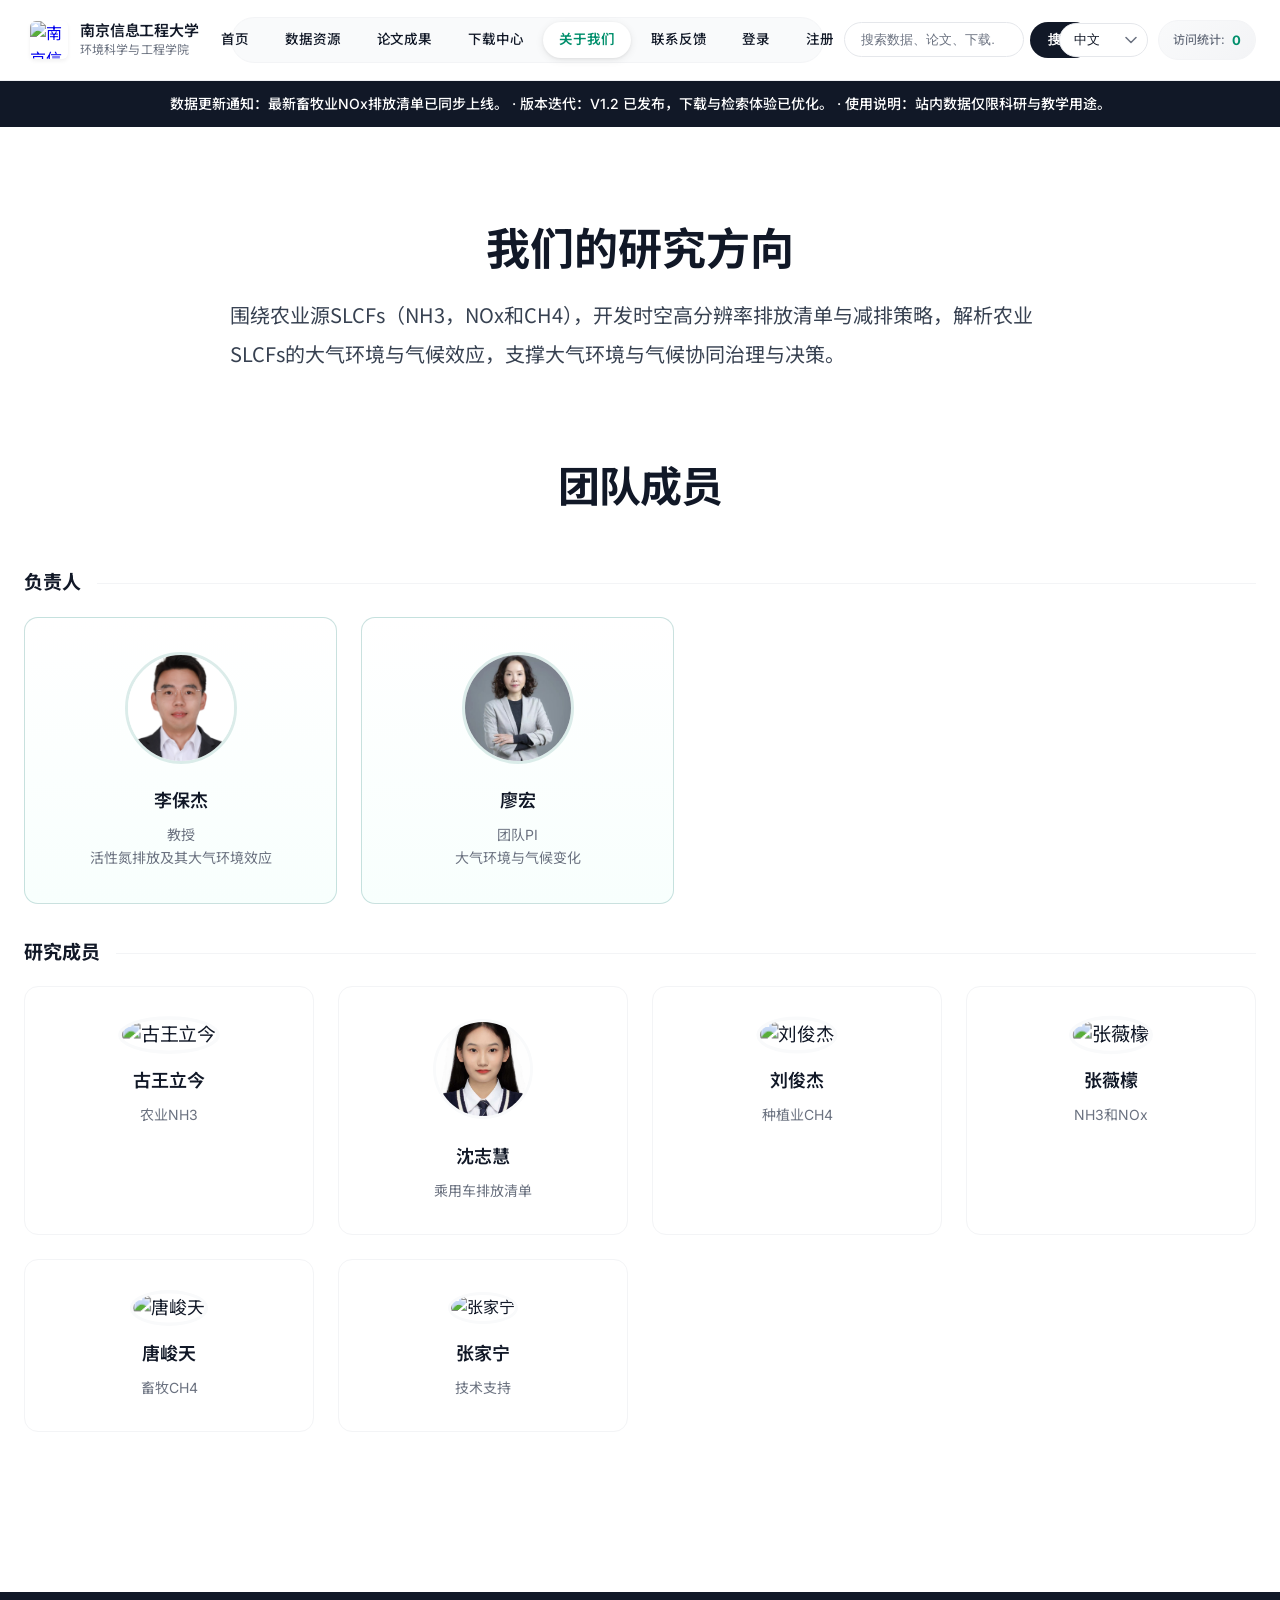
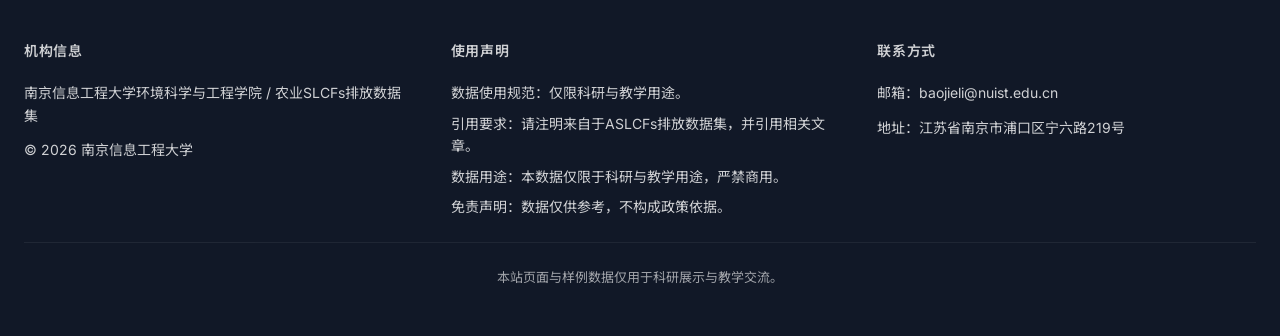
==== commit 6d67ff01: "Group team members by role" ====
--- a/about.html
+++ b/about.html
@@ -11,8 +11,8 @@
   <link rel="preconnect" href="https://fonts.gstatic.com" crossorigin />
   <link rel="stylesheet" href="https://fonts.googleapis.com/css2?family=Inter:wght@300;400;500;600;700&family=Noto+Sans+SC:wght@300;400;500;600;700&display=swap" />
 
-  <link rel="stylesheet" href="styles-modern.css?v=20260602l" />
-  <script src="script.js?v=20260602l" defer></script>
+  <link rel="stylesheet" href="styles-modern.css?v=20260604c" />
+  <script src="script.js?v=20260604c" defer></script>
 </head>
 <body data-page="about">
   <div class="page-shell">
@@ -53,3 +53,6 @@
 
 
 
+
+
+
--- a/styles-modern.css
+++ b/styles-modern.css
@@ -512,13 +512,13 @@
 .home-news-card {
   display: grid;
   position: absolute;
-  grid-template-columns: 350px minmax(0, 1fr);
-  grid-template-rows: auto;
-  gap: 22px;
-  width: min(700px, 92vw);
-  max-width: 700px;
-  min-height: 210px;
-  padding: 22px 24px;
+  grid-template-columns: 1fr;
+  grid-template-rows: auto auto;
+  gap: 16px;
+  width: min(520px, 88vw);
+  max-width: 520px;
+  min-height: 0;
+  padding: 20px;
   overflow: visible;
 }
 
@@ -569,7 +569,7 @@
 }
 
 .home-news-content .card-title {
-  margin-bottom: 8px;
+  margin-bottom: 6px;
   font-size: 18px;
   line-height: 1.35;
 }
@@ -577,7 +577,7 @@
 .home-news-content #newsText {
   margin-bottom: 0;
   font-size: 14px;
-  line-height: 1.65;
+  line-height: 1.6;
 }
 
 .home-news-link {
@@ -656,9 +656,9 @@
 }
 
 .floating-card.home-news-card {
-  width: min(700px, 92vw);
-  max-width: 700px;
-  padding: 22px 24px;
+  width: min(520px, 88vw);
+  max-width: 520px;
+  padding: 20px;
 }
 
 @keyframes float {
@@ -1165,13 +1165,46 @@
 
 /* 团队网格 */
 .team-grid {
+  display: flex;
+  flex-direction: column;
+  gap: 34px;
+}
+
+.team-group {
+  width: 100%;
+}
+
+.team-group-heading {
+  display: flex;
+  align-items: center;
+  gap: 16px;
+  margin-bottom: 18px;
+}
+
+.team-group-heading::after {
+  content: "";
+  flex: 1;
+  height: 1px;
+  background: var(--border-light);
+}
+
+.team-group-heading h3 {
+  margin: 0;
+  font-size: 19px;
+  font-weight: 700;
+  color: var(--text-primary);
+  letter-spacing: 0;
+}
+
+.team-group-grid {
   display: grid;
   grid-template-columns: repeat(auto-fill, minmax(250px, 1fr));
   gap: 24px;
 }
 
-.team-grid .team-card:nth-child(3) {
-  grid-column-start: 1;
+.team-group-leader .team-group-grid {
+  grid-template-columns: repeat(2, minmax(260px, 1fr));
+  max-width: 650px;
 }
 
 .team-card {
@@ -1189,6 +1222,16 @@
   border-color: var(--accent-light);
 }
 
+.team-card-leader {
+  padding: 34px 30px;
+  border-color: rgba(15, 118, 110, 0.22);
+  background: linear-gradient(180deg, #ffffff 0%, #f8fffd 100%);
+}
+
+.team-card-leader:hover {
+  border-color: rgba(15, 118, 110, 0.42);
+}
+
 .team-card-placeholder {
   background: #f8fafc;
   border-style: dashed;
@@ -1217,6 +1260,12 @@
   object-fit: cover;
   margin-bottom: 16px;
   border: 3px solid var(--bg-secondary);
+}
+
+.team-card-leader img {
+  width: 112px;
+  height: 112px;
+  border-color: rgba(15, 118, 110, 0.14);
 }
 
 .team-card img.team-photo-guwangjinli {
@@ -1605,6 +1654,206 @@
   min-width: 0;
 }
 
+/* Refined inventory sidebar: wider, calmer, and easier to scan. */
+.inventory-list-section {
+  grid-template-columns: 260px minmax(0, 1fr);
+  gap: 26px;
+  width: min(1280px, 100%);
+}
+
+.inventory-sidebar {
+  position: sticky;
+  top: 92px;
+  border: 1px solid rgba(15, 23, 42, 0.1);
+  border-radius: 8px;
+  box-shadow: 0 14px 34px rgba(15, 23, 42, 0.08);
+  padding: 14px;
+}
+
+.inventory-sidebar-title {
+  color: #0f172a;
+  font-size: 14px;
+  letter-spacing: 0.02em;
+  padding: 2px 2px 12px;
+  border-bottom: 1px solid rgba(148, 163, 184, 0.22);
+}
+
+.inventory-sidebar-toggle {
+  width: 8px;
+  height: 8px;
+  border-right: 2px solid #64748b;
+  border-bottom: 2px solid #64748b;
+  transform: rotate(45deg) translateY(-2px);
+}
+
+.inventory-menu {
+  gap: 2px;
+  max-height: calc(100vh - 182px);
+  padding: 12px 3px 0 0;
+  scrollbar-width: thin;
+  scrollbar-color: rgba(100, 116, 139, 0.35) transparent;
+}
+
+.inventory-menu::-webkit-scrollbar {
+  width: 6px;
+}
+
+.inventory-menu::-webkit-scrollbar-thumb {
+  background: rgba(100, 116, 139, 0.32);
+  border-radius: 999px;
+}
+
+.inventory-menu a {
+  min-height: 32px;
+  color: #475569;
+  font-size: 13px;
+  line-height: 1.35;
+  padding: 6px 28px 6px 10px;
+  border-radius: 6px;
+  transition: background-color 0.18s ease, color 0.18s ease, box-shadow 0.18s ease;
+}
+
+.inventory-menu a:hover,
+.inventory-menu a.active {
+  color: #0f766e;
+  background: rgba(13, 148, 136, 0.08);
+}
+
+.inventory-menu a.active {
+  font-weight: 700;
+  box-shadow: inset 3px 0 0 #0f766e;
+}
+
+.inventory-menu-group {
+  color: #0f172a;
+  margin: 2px 0 6px;
+  font-size: 12px !important;
+  text-transform: uppercase;
+  letter-spacing: 0.08em;
+  padding: 4px 4px 6px 2px !important;
+}
+
+.inventory-menu-child {
+  overflow-wrap: anywhere;
+}
+
+.inventory-menu-child::before {
+  top: 0;
+  bottom: 0;
+  width: 1px;
+  height: auto;
+  border-radius: 0;
+  background: rgba(148, 163, 184, 0.32);
+  transform: none;
+}
+
+.inventory-menu-parent::after {
+  content: "";
+  right: 11px;
+  width: 7px;
+  height: 7px;
+  border-right: 1.8px solid #94a3b8;
+  border-bottom: 1.8px solid #94a3b8;
+  color: transparent;
+  font-size: 0;
+  transform: translateY(-60%) rotate(-45deg);
+}
+
+.inventory-menu-parent.is-expanded::after {
+  transform: translateY(-70%) rotate(45deg);
+}
+
+.inventory-menu a.has-active-descendant {
+  color: #0f766e !important;
+  background: rgba(13, 148, 136, 0.045);
+}
+
+.inventory-menu-level-1 {
+  padding-left: 12px !important;
+  font-size: 13.5px !important;
+  color: #0f172a !important;
+}
+
+.inventory-menu-level-1::before {
+  display: none;
+}
+
+.inventory-menu-level-2 {
+  padding-left: 24px !important;
+  color: #1e293b !important;
+}
+
+.inventory-menu-level-2::before {
+  left: 12px;
+}
+
+.inventory-menu-level-3 {
+  padding-left: 38px !important;
+  color: #334155 !important;
+}
+
+.inventory-menu-level-3::before {
+  left: 25px;
+}
+
+.inventory-menu-level-4 {
+  padding-left: 52px !important;
+  color: #475569 !important;
+}
+
+.inventory-menu-level-4::before {
+  left: 38px;
+}
+
+.inventory-menu-level-5 {
+  padding-left: 66px !important;
+  color: #64748b !important;
+}
+
+.inventory-menu-level-5::before {
+  left: 51px;
+}
+
+.inventory-menu-disabled {
+  color: #94a3b8 !important;
+}
+
+.inventory-menu > .inventory-menu-group {
+  display: block;
+  margin: 4px 0 8px;
+  padding: 0 4px 2px !important;
+  color: #64748b;
+  font-size: 11px !important;
+  font-weight: 700;
+  letter-spacing: 0.08em;
+  line-height: 1.4;
+  text-transform: uppercase;
+}
+
+.inventory-menu-level-1 {
+  min-height: 42px;
+  margin: 2px 0 4px;
+  padding: 8px 34px 8px 14px !important;
+  border: 1px solid transparent;
+  background: rgba(248, 250, 252, 0.82);
+}
+
+.inventory-menu-level-1:hover,
+.inventory-menu-level-1.has-active-descendant {
+  border-color: rgba(13, 148, 136, 0.16);
+  background: rgba(240, 253, 250, 0.72);
+}
+
+.inventory-menu-level-1.active {
+  border-color: rgba(13, 148, 136, 0.26);
+  background: rgba(240, 253, 250, 0.88);
+  box-shadow: inset 3px 0 0 #0f766e, 0 8px 18px rgba(15, 118, 110, 0.08);
+}
+
+.inventory-menu-level-1.inventory-menu-parent::after {
+  right: 14px;
+}
+
 .inventory-table-head {
   display: grid;
   grid-template-columns: minmax(180px, 1fr) minmax(0, 2fr);
@@ -3733,8 +3982,9 @@
     padding-top: 16px;
   }
 
-  .team-grid .team-card:nth-child(3) {
-    grid-column-start: auto;
+  .team-group-leader .team-group-grid {
+    grid-template-columns: 1fr;
+    max-width: none;
   }
 
   body[data-page="about"] .content-section:first-of-type {
@@ -3861,3 +4111,29 @@
     grid-template-columns: 1fr;
   }
 }
+
+@media (max-width: 1024px) {
+  .inventory-sidebar {
+    position: static;
+    display: block;
+    max-height: none;
+  }
+
+  .inventory-menu {
+    max-height: 420px;
+  }
+}
+
+@media (max-width: 768px) {
+  .inventory-list-section {
+    gap: 14px;
+  }
+
+  .inventory-sidebar {
+    padding: 12px;
+  }
+
+  .inventory-menu {
+    max-height: 360px;
+  }
+}
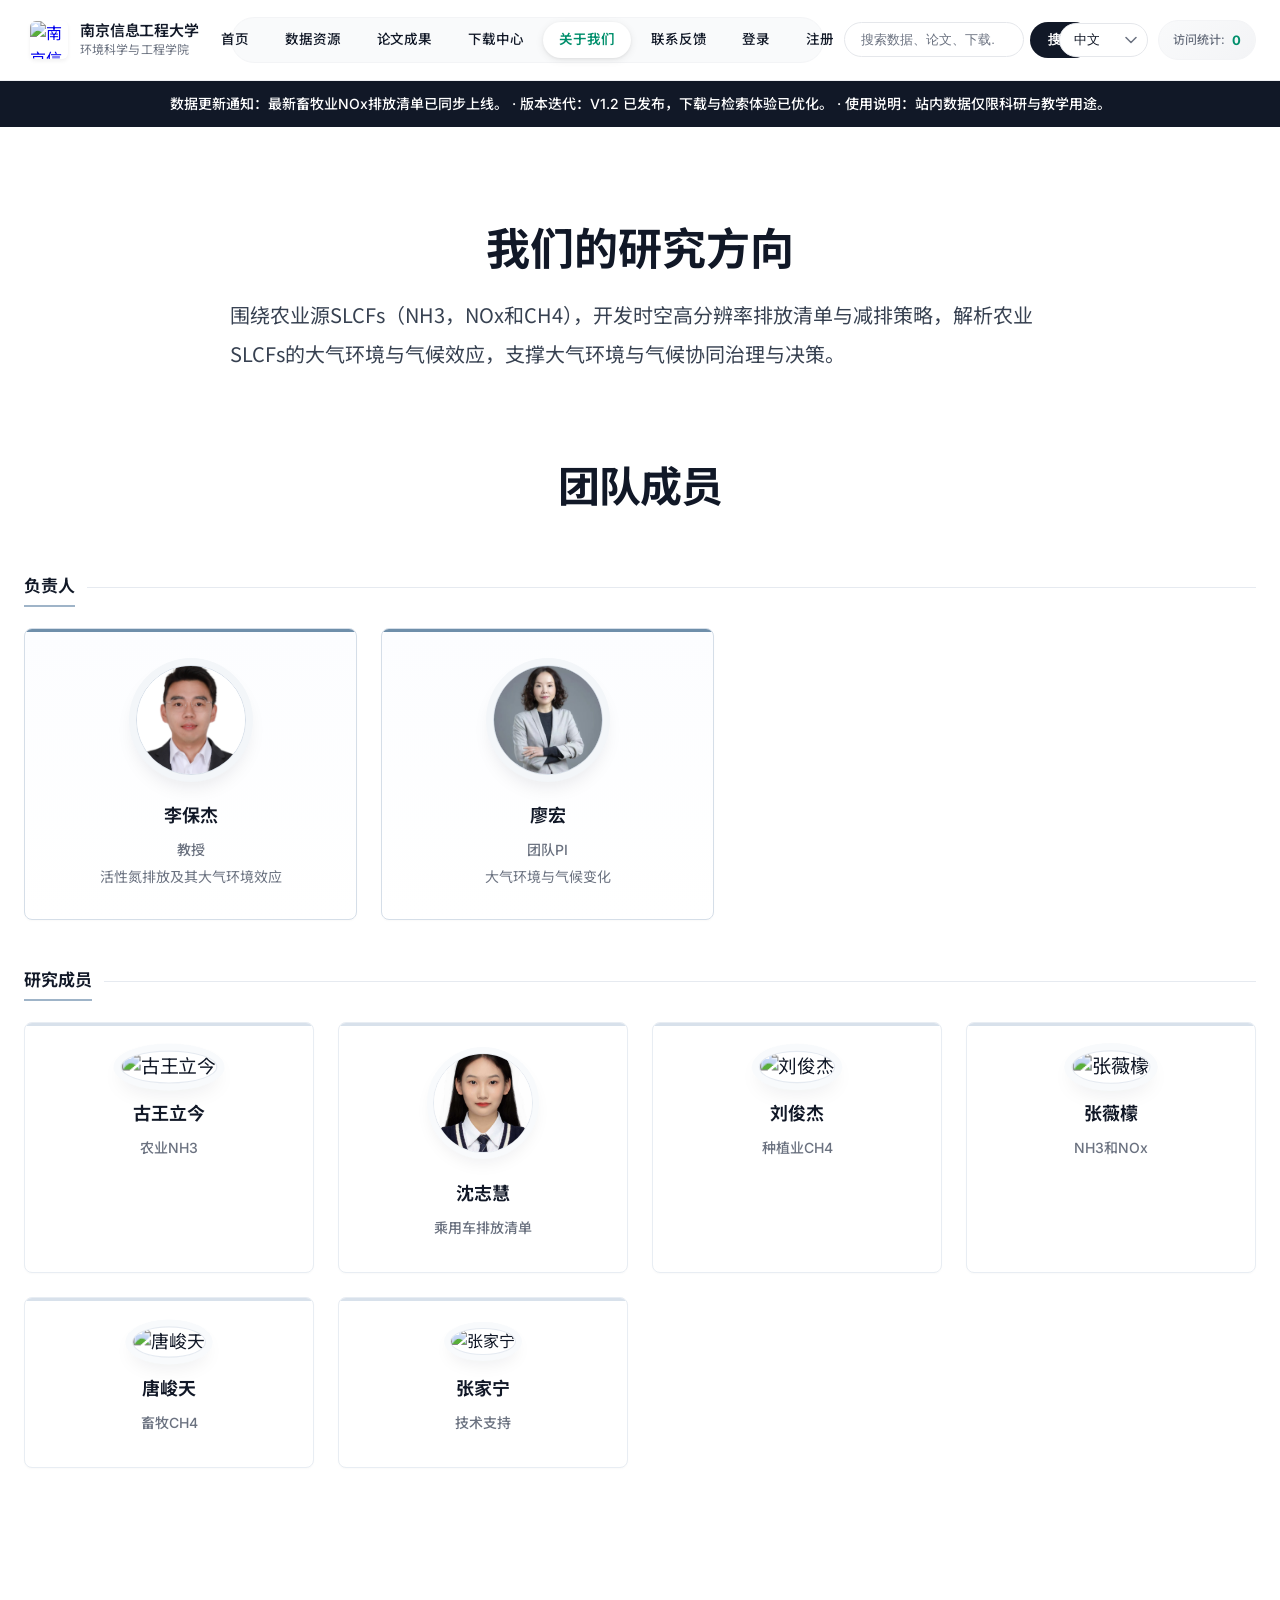
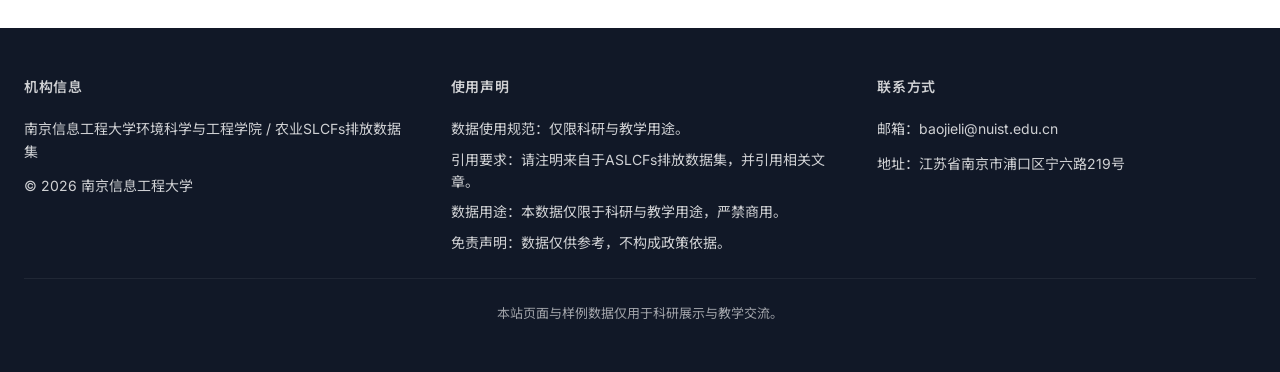
==== commit 56d83b82: "Polish team card details" ====
--- a/about.html
+++ b/about.html
@@ -11,8 +11,8 @@
   <link rel="preconnect" href="https://fonts.gstatic.com" crossorigin />
   <link rel="stylesheet" href="https://fonts.googleapis.com/css2?family=Inter:wght@300;400;500;600;700&family=Noto+Sans+SC:wght@300;400;500;600;700&display=swap" />
 
-  <link rel="stylesheet" href="styles-modern.css?v=20260604c" />
-  <script src="script.js?v=20260604c" defer></script>
+  <link rel="stylesheet" href="styles-modern.css?v=20260604e" />
+  <script src="script.js?v=20260604e" defer></script>
 </head>
 <body data-page="about">
   <div class="page-shell">
--- a/styles-modern.css
+++ b/styles-modern.css
@@ -1167,7 +1167,7 @@
 .team-grid {
   display: flex;
   flex-direction: column;
-  gap: 34px;
+  gap: 42px;
 }
 
 .team-group {
@@ -1177,59 +1177,86 @@
 .team-group-heading {
   display: flex;
   align-items: center;
-  gap: 16px;
-  margin-bottom: 18px;
+  gap: 12px;
+  margin-bottom: 22px;
 }
 
 .team-group-heading::after {
   content: "";
   flex: 1;
   height: 1px;
-  background: var(--border-light);
+  background: #e6eaf0;
 }
 
 .team-group-heading h3 {
   margin: 0;
-  font-size: 19px;
-  font-weight: 700;
+  padding: 5px 0;
+  font-size: 17px;
+  font-weight: 650;
   color: var(--text-primary);
   letter-spacing: 0;
+  position: relative;
+}
+
+.team-group-heading h3::before {
+  content: "";
+  position: absolute;
+  left: 0;
+  right: 0;
+  bottom: -1px;
+  height: 2px;
+  background: #9fb4c8;
 }
 
 .team-group-grid {
   display: grid;
-  grid-template-columns: repeat(auto-fill, minmax(250px, 1fr));
+  grid-template-columns: repeat(auto-fill, minmax(240px, 1fr));
   gap: 24px;
 }
 
 .team-group-leader .team-group-grid {
-  grid-template-columns: repeat(2, minmax(260px, 1fr));
-  max-width: 650px;
+  grid-template-columns: repeat(2, minmax(280px, 1fr));
+  max-width: 690px;
 }
 
 .team-card {
+  position: relative;
+  overflow: hidden;
   text-align: center;
-  padding: 32px;
-  background: white;
-  border: 1px solid var(--border-light);
-  border-radius: var(--radius-lg);
-  transition: all 0.3s cubic-bezier(0.4, 0, 0.2, 1);
+  padding: 30px 28px 28px;
+  background: #ffffff;
+  border: 1px solid #e8edf3;
+  border-radius: 8px;
+  box-shadow: 0 1px 2px rgba(15, 23, 42, 0.025);
+  transition: border-color 0.2s ease, box-shadow 0.2s ease, transform 0.2s ease;
+}
+
+.team-card::before {
+  content: "";
+  position: absolute;
+  inset: 0 0 auto;
+  height: 3px;
+  background: #d8e1eb;
 }
 
 .team-card:hover {
-  box-shadow: var(--shadow-lg);
-  transform: translateY(-6px);
-  border-color: var(--accent-light);
+  transform: translateY(-2px);
+  box-shadow: 0 14px 28px rgba(15, 23, 42, 0.07);
+  border-color: #cfd8e3;
 }
 
 .team-card-leader {
-  padding: 34px 30px;
-  border-color: rgba(15, 118, 110, 0.22);
-  background: linear-gradient(180deg, #ffffff 0%, #f8fffd 100%);
+  padding: 36px 32px 32px;
+  border-color: #d5dee8;
+  background: linear-gradient(180deg, #fcfdff 0%, #ffffff 100%);
+}
+
+.team-card-leader::before {
+  background: #6f8faa;
 }
 
 .team-card-leader:hover {
-  border-color: rgba(15, 118, 110, 0.42);
+  border-color: #bfcbd8;
 }
 
 .team-card-placeholder {
@@ -1258,14 +1285,16 @@
   height: 100px;
   border-radius: 50%;
   object-fit: cover;
-  margin-bottom: 16px;
-  border: 3px solid var(--bg-secondary);
+  margin-bottom: 20px;
+  border: 1px solid #e5eaf1;
+  box-shadow: 0 0 0 6px #f8fafc, 0 8px 18px rgba(15, 23, 42, 0.08);
 }
 
 .team-card-leader img {
-  width: 112px;
-  height: 112px;
-  border-color: rgba(15, 118, 110, 0.14);
+  width: 110px;
+  height: 110px;
+  border-color: #d5dee8;
+  box-shadow: 0 0 0 7px #f3f6f9, 0 10px 20px rgba(15, 23, 42, 0.1);
 }
 
 .team-card img.team-photo-guwangjinli {
@@ -1294,7 +1323,7 @@
 
 .team-card h3 {
   font-size: 18px;
-  font-weight: 600;
+  font-weight: 650;
   color: var(--text-primary);
   margin-bottom: 8px;
 }
@@ -1302,6 +1331,17 @@
 .team-card p {
   font-size: 14px;
   color: var(--text-secondary);
+  line-height: 1.55;
+}
+
+.team-card-role {
+  margin-bottom: 5px;
+  color: #4f5f72;
+  font-weight: 500;
+}
+
+.team-card-research {
+  color: #667085;
 }
 
 /* 页脚 */
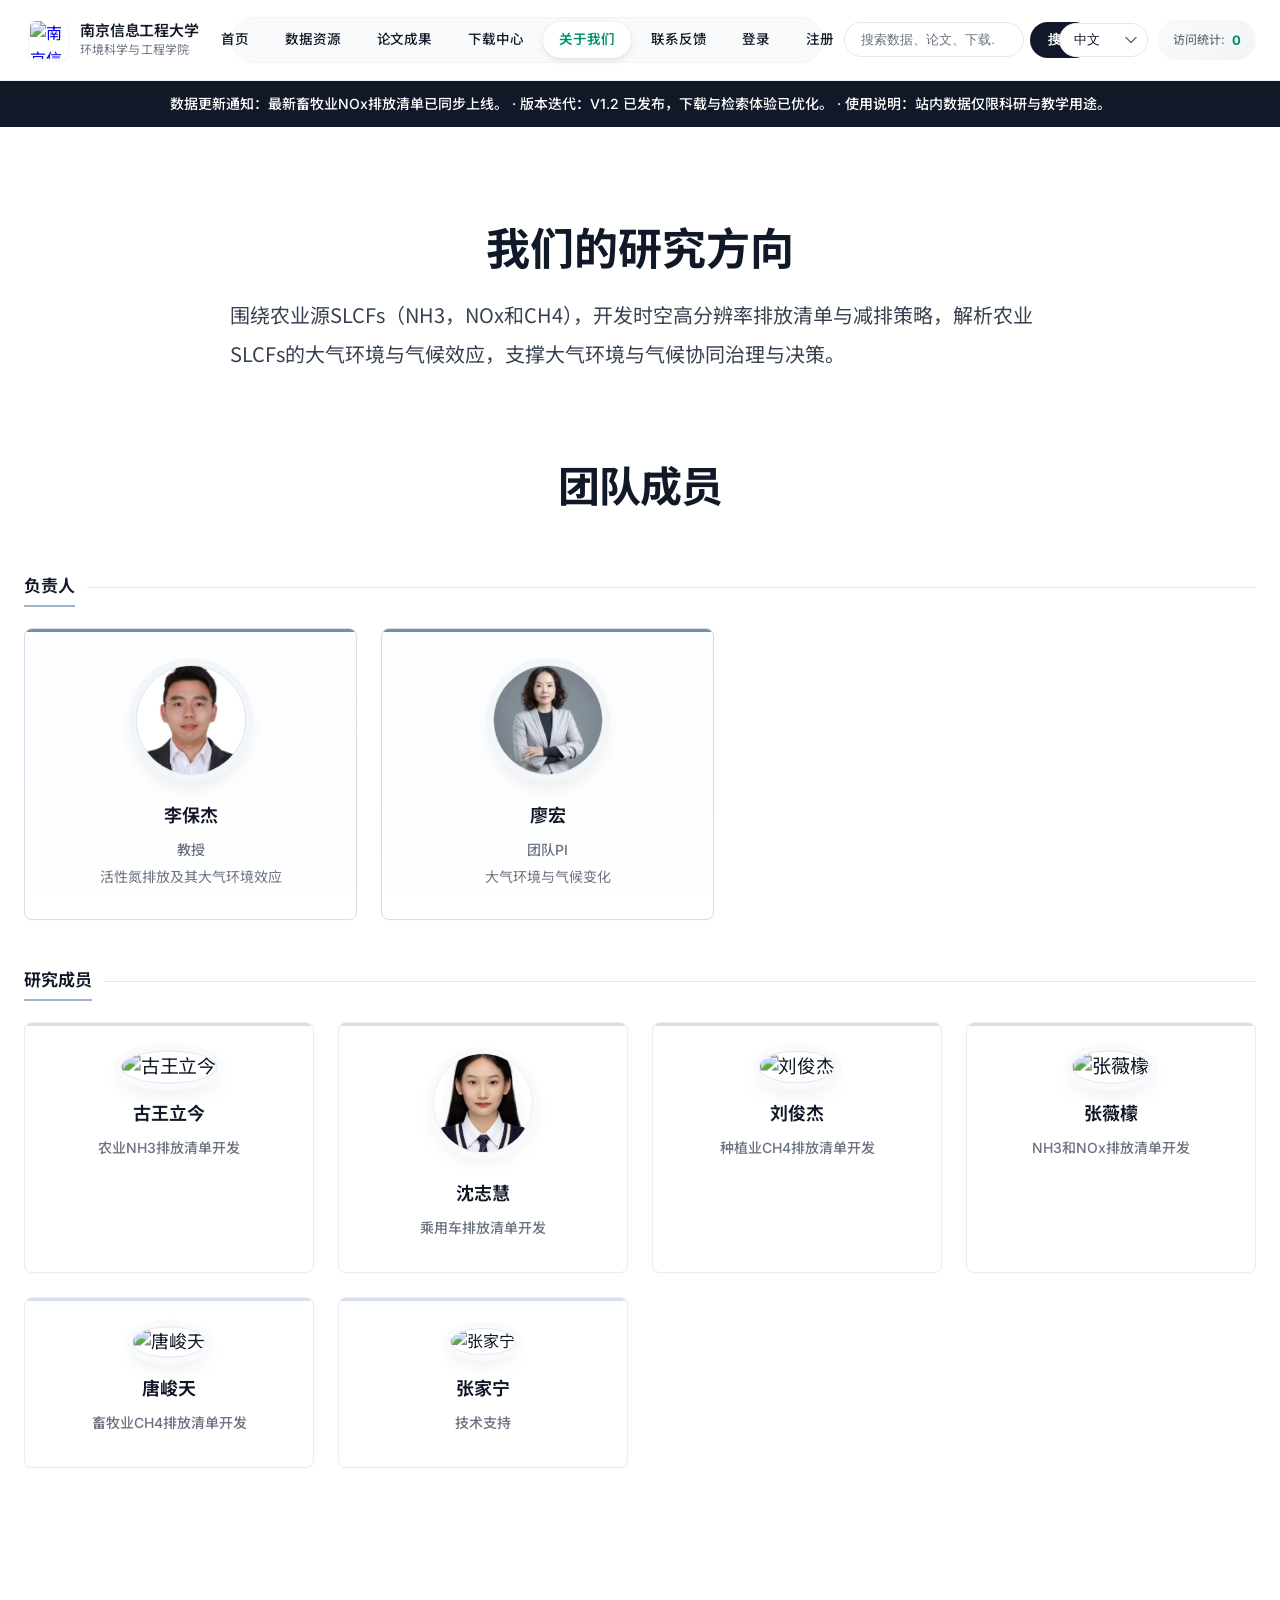
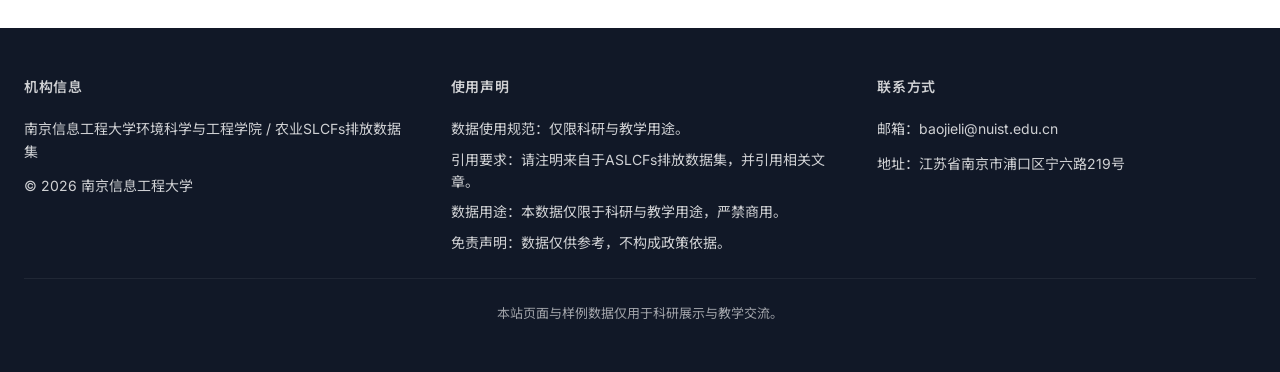
==== commit caf9f3b3: "Update research member descriptions" ====
--- a/about.html
+++ b/about.html
@@ -11,8 +11,8 @@
   <link rel="preconnect" href="https://fonts.gstatic.com" crossorigin />
   <link rel="stylesheet" href="https://fonts.googleapis.com/css2?family=Inter:wght@300;400;500;600;700&family=Noto+Sans+SC:wght@300;400;500;600;700&display=swap" />
 
-  <link rel="stylesheet" href="styles-modern.css?v=20260604e" />
-  <script src="script.js?v=20260604e" defer></script>
+  <link rel="stylesheet" href="styles-modern.css?v=20260604h" />
+  <script src="script.js?v=20260604h" defer></script>
 </head>
 <body data-page="about">
   <div class="page-shell">
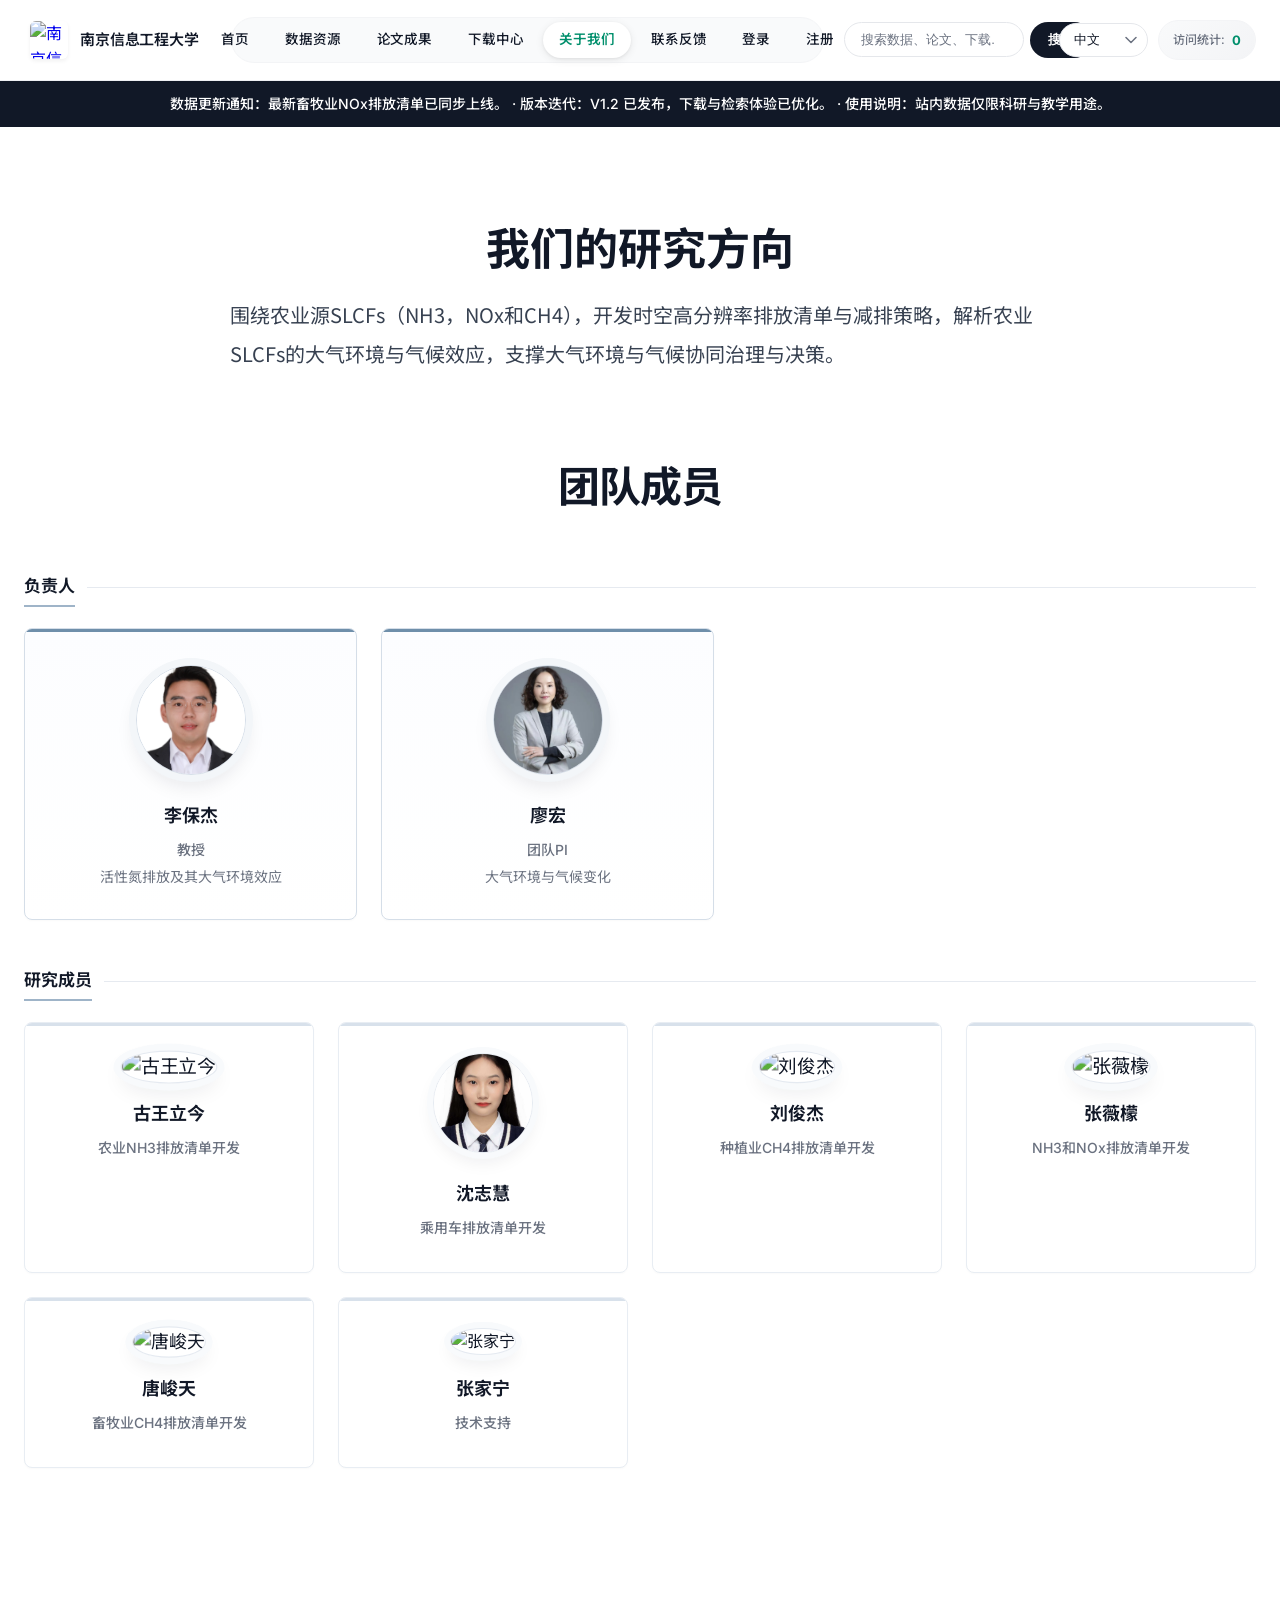
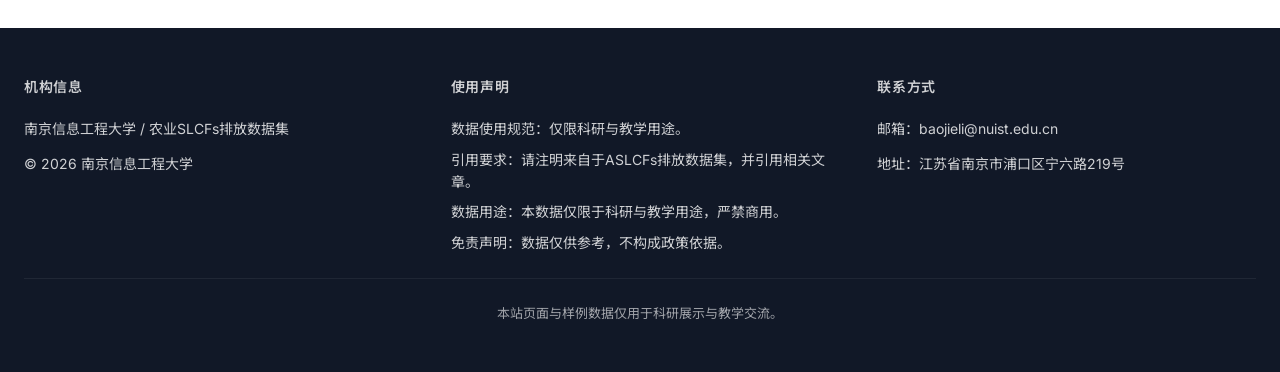
==== commit f62676a7: "Update brand subtitle and footer organization" ====
--- a/about.html
+++ b/about.html
@@ -11,8 +11,8 @@
   <link rel="preconnect" href="https://fonts.gstatic.com" crossorigin />
   <link rel="stylesheet" href="https://fonts.googleapis.com/css2?family=Inter:wght@300;400;500;600;700&family=Noto+Sans+SC:wght@300;400;500;600;700&display=swap" />
 
-  <link rel="stylesheet" href="styles-modern.css?v=20260604h" />
-  <script src="script.js?v=20260604h" defer></script>
+  <link rel="stylesheet" href="styles-modern.css?v=20260604brand-footer" />
+  <script src="script.js?v=20260604brand-footer" defer></script>
 </head>
 <body data-page="about">
   <div class="page-shell">
